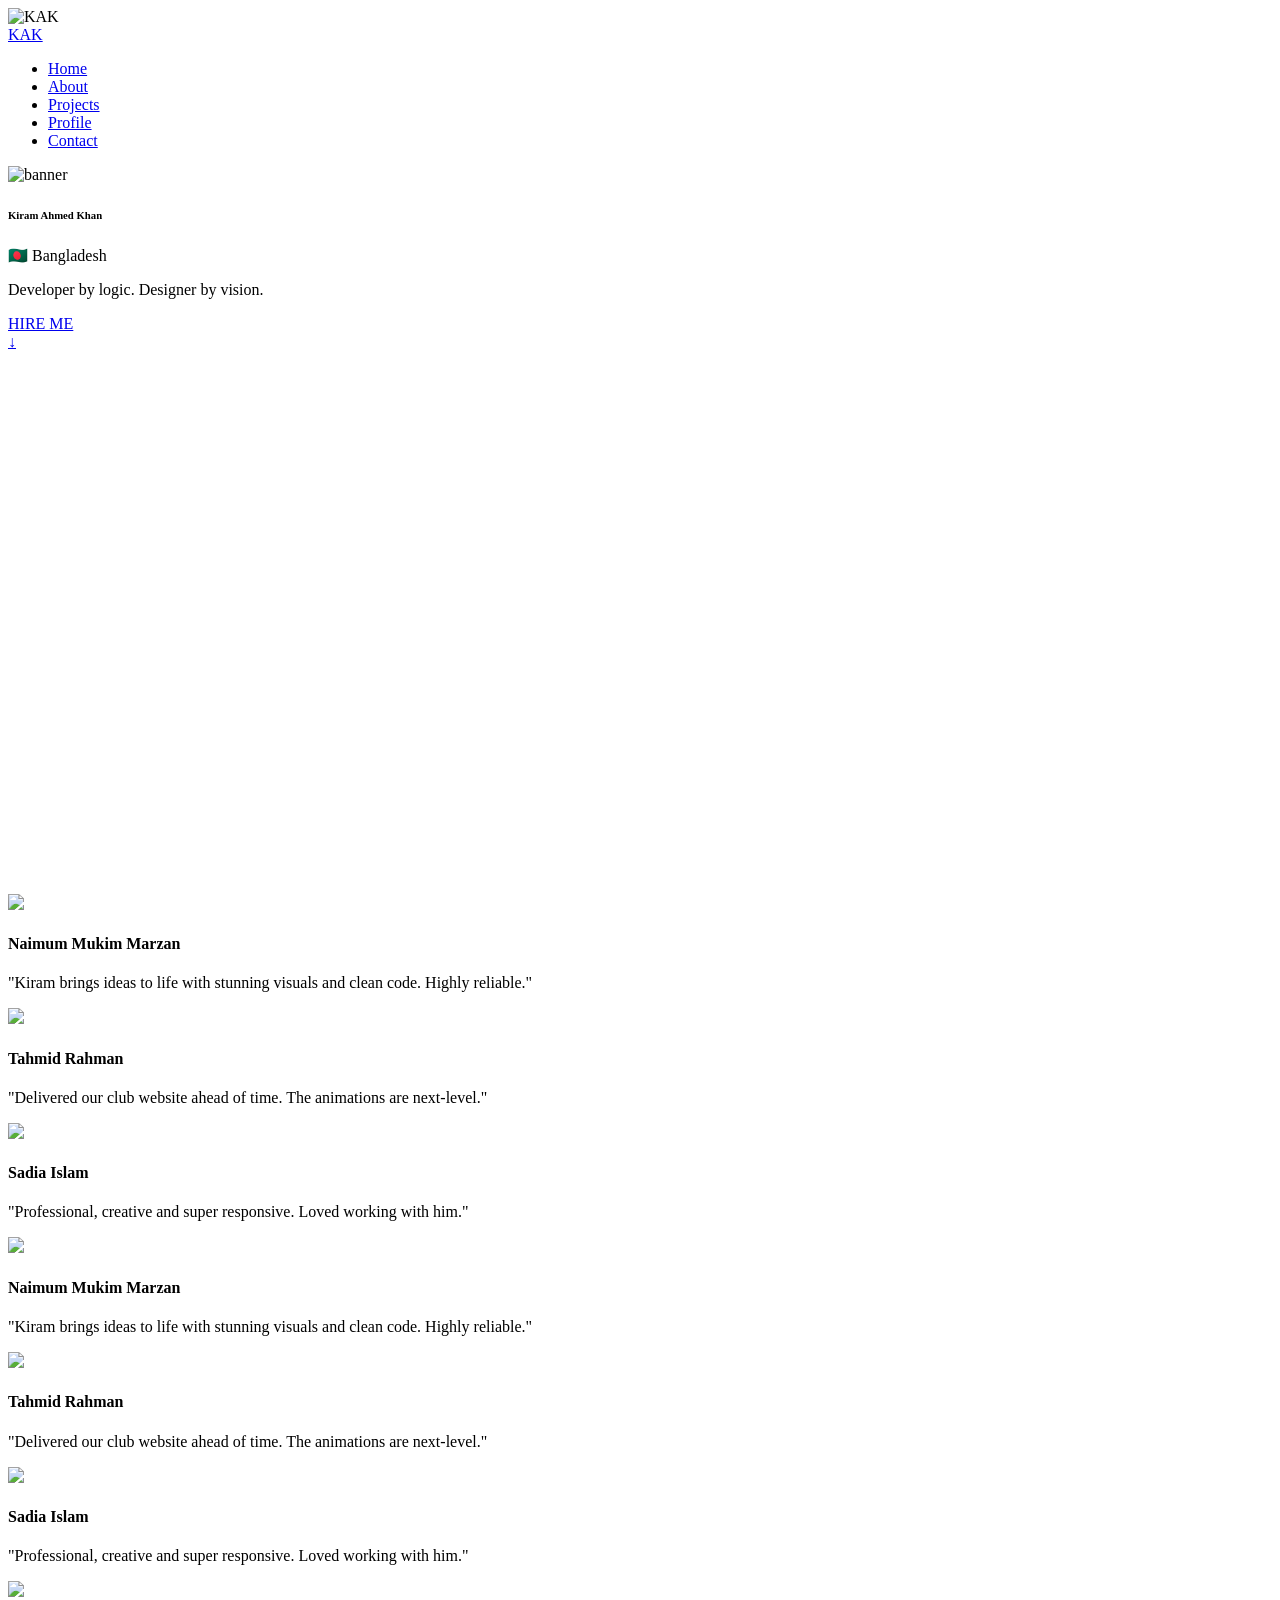
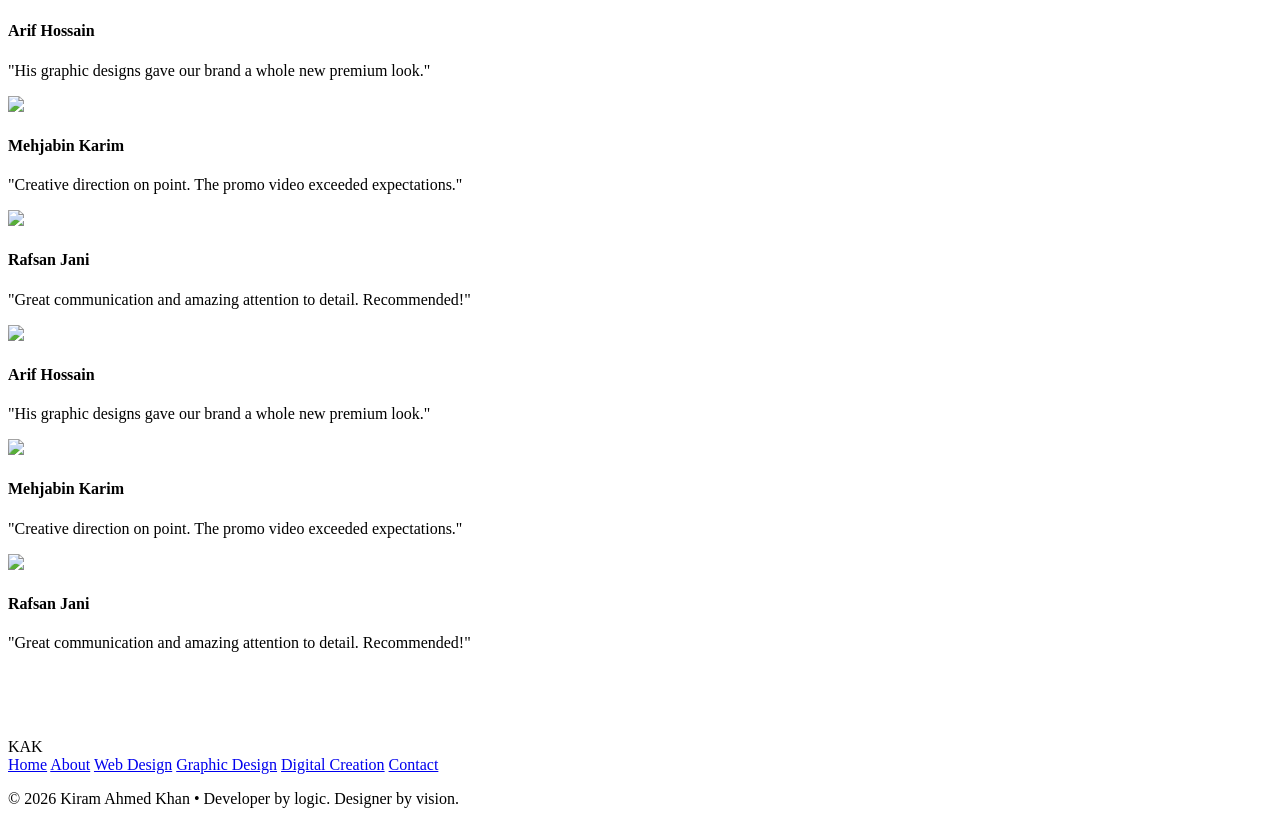
==== index.html @ 32bd8be2 "All files uploaded" ====
<!DOCTYPE html>
<html lang="en">
<head>
<meta charset="UTF-8">
<meta name="viewport" content="width=device-width,initial-scale=1">
<title>Kiram Ahmed Khan — Front-End Developer & Designer</title>
<link rel="stylesheet" href="https://unpkg.com/aos@2.3.1/dist/aos.css">
<link rel="stylesheet" href="css/style.css">
</head>
<body>

<!-- LOADER -->
<div id="loader">
  <img src="https://novellum-filestore-mcp.s3.us-east-2.amazonaws.com/atxp:atxp_acct_FDlCkozN8qN9w3UpNz4QE/4c038ba8-d826-4a85-8704-aecbf3a1f74d.png" alt="KAK">
  <div class="loader-bar"><span></span></div>
</div>

<div id="progress"></div>
<div class="cursor-dot"></div><div class="cursor-ring"></div>

<!-- NAV -->
<nav>
  <a href="index.html" class="logo">KAK</a>
  <div class="burger"><span></span><span></span><span></span></div>
  <ul>
    <li><a href="index.html">Home</a></li>
    <li><a href="#about">About</a></li>
    <li><a href="#projects">Projects</a></li>
    <li><a href="about.html">Profile</a></li>
    <li><a href="contact.html">Contact</a></li>
  </ul>
</nav>

<!-- HERO -->
<header class="hero">
  <div class="hero-bg"><img src="https://i.imgur.com/YIv16g9.png" alt="banner"></div>
  <div class="hero-top">
    <h6>Kiram Ahmed Khan</h6>
    <div class="country">🇧🇩 Bangladesh</div>
  </div>
  <div class="hero-bottom">
    <div class="roles" id="roles"></div>
    <p class="hero-intro">Developer by logic. Designer by vision.</p>
    <a href="contact.html" class="hire-btn">HIRE ME</a>
  </div>
  <a href="#about" class="scroll-arrow">↓</a>
</header>

<!-- ABOUT -->
<section class="about" id="about">
  <div class="container">
    <h2 class="sec-title" data-aos="fade-up">About <span>Me</span></h2>
    <div class="about-grid">
      <div class="about-text" data-aos="fade-right">
        <p>I'm a creative front-end developer and graphic designer passionate about
        building modern web experiences, visual identities, and innovative digital
        products. I combine clean development, aesthetic design, and AI-driven
        creativity to turn ideas into impactful digital experiences.</p>
        <a href="about.html" class="glass-btn know-more">Know More →</a>
      </div>
      <div class="about-img" data-aos="fade-left">
        <img src="https://i.imgur.com/YIv16g9.png" alt="Kiram Ahmed Khan">
      </div>
    </div>
  </div>
</section>

<!-- PROJECTS -->
<section class="projects" id="projects">
  <div class="container">
    <div class="proj-cards">
      <a href="web-design.html" class="proj-card" data-aos="zoom-in">
        <div class="icon">💻</div><h3>Web Design</h3>
        <p>Modern, responsive & interactive websites.</p>
      </a>
      <a href="graphic-design.html" class="proj-card" data-aos="zoom-in" data-aos-delay="100">
        <div class="icon">🎨</div><h3>Graphic Design</h3>
        <p>Brand identities, posters & visual content.</p>
      </a>
      <a href="digital-creation.html" class="proj-card" data-aos="zoom-in" data-aos-delay="200">
        <div class="icon">🎬</div><h3>Digital Creation</h3>
        <p>Videos, voiceovers & AI-generated art.</p>
      </a>
    </div>
  </div>
</section>

<!-- TESTIMONIALS -->
<section class="testimonials">
  <h2 class="sec-title" data-aos="fade-up">From some of my <span>regular clients…</span></h2>

  <div class="marquee left">
    <!-- duplicate the set twice for seamless loop -->
    <div class="tcard"><img src="https://i.pravatar.cc/120?img=12"><h4>Naimum Mukim Marzan</h4><p>"Kiram brings ideas to life with stunning visuals and clean code. Highly reliable."</p></div>
    <div class="tcard"><img src="https://i.pravatar.cc/120?img=33"><h4>Tahmid Rahman</h4><p>"Delivered our club website ahead of time. The animations are next-level."</p></div>
    <div class="tcard"><img src="https://i.pravatar.cc/120?img=45"><h4>Sadia Islam</h4><p>"Professional, creative and super responsive. Loved working with him."</p></div>
    <div class="tcard"><img src="https://i.pravatar.cc/120?img=12"><h4>Naimum Mukim Marzan</h4><p>"Kiram brings ideas to life with stunning visuals and clean code. Highly reliable."</p></div>
    <div class="tcard"><img src="https://i.pravatar.cc/120?img=33"><h4>Tahmid Rahman</h4><p>"Delivered our club website ahead of time. The animations are next-level."</p></div>
    <div class="tcard"><img src="https://i.pravatar.cc/120?img=45"><h4>Sadia Islam</h4><p>"Professional, creative and super responsive. Loved working with him."</p></div>
  </div>

  <div class="marquee right">
    <div class="tcard"><img src="https://i.pravatar.cc/120?img=51"><h4>Arif Hossain</h4><p>"His graphic designs gave our brand a whole new premium look."</p></div>
    <div class="tcard"><img src="https://i.pravatar.cc/120?img=20"><h4>Mehjabin Karim</h4><p>"Creative direction on point. The promo video exceeded expectations."</p></div>
    <div class="tcard"><img src="https://i.pravatar.cc/120?img=8"><h4>Rafsan Jani</h4><p>"Great communication and amazing attention to detail. Recommended!"</p></div>
    <div class="tcard"><img src="https://i.pravatar.cc/120?img=51"><h4>Arif Hossain</h4><p>"His graphic designs gave our brand a whole new premium look."</p></div>
    <div class="tcard"><img src="https://i.pravatar.cc/120?img=20"><h4>Mehjabin Karim</h4><p>"Creative direction on point. The promo video exceeded expectations."</p></div>
    <div class="tcard"><img src="https://i.pravatar.cc/120?img=8"><h4>Rafsan Jani</h4><p>"Great communication and amazing attention to detail. Recommended!"</p></div>
  </div>
</section>

<!-- CTA BUTTONS -->
<section class="cta-sec">
  <h2 class="sec-title" data-aos="fade-up">Let's <span>Connect</span></h2>
  <div class="cta-row" data-aos="fade-up">
    <a href="https://github.com/kiramahmedkhan" target="_blank" class="glass-btn">⌨ GitHub</a>
    <a href="https://www.linkedin.com/in/kiramahmedkhan" target="_blank" class="glass-btn">in LinkedIn</a>
    <a href="contact.html" class="glass-btn">✉ Contact</a>
  </div>
</section>

<!-- FOOTER -->
<footer>
  <div class="container">
    <div class="logo">KAK</div>
    <div class="f-links">
      <a href="index.html">Home</a>
      <a href="#about">About</a>
      <a href="web-design.html">Web Design</a>
      <a href="graphic-design.html">Graphic Design</a>
      <a href="digital-creation.html">Digital Creation</a>
      <a href="contact.html">Contact</a>
    </div>
    <p class="copy">© 2026 Kiram Ahmed Khan • Developer by logic. Designer by vision.</p>
  </div>
</footer>

<script src="https://unpkg.com/aos@2.3.1/dist/aos.js"></script>
<script src="https://cdnjs.cloudflare.com/ajax/libs/gsap/3.12.5/gsap.min.js"></script>
<script src="https://cdnjs.cloudflare.com/ajax/libs/gsap/3.12.5/ScrollTrigger.min.js"></script>
<script src="js/main.js"></script>
</body>
</html>
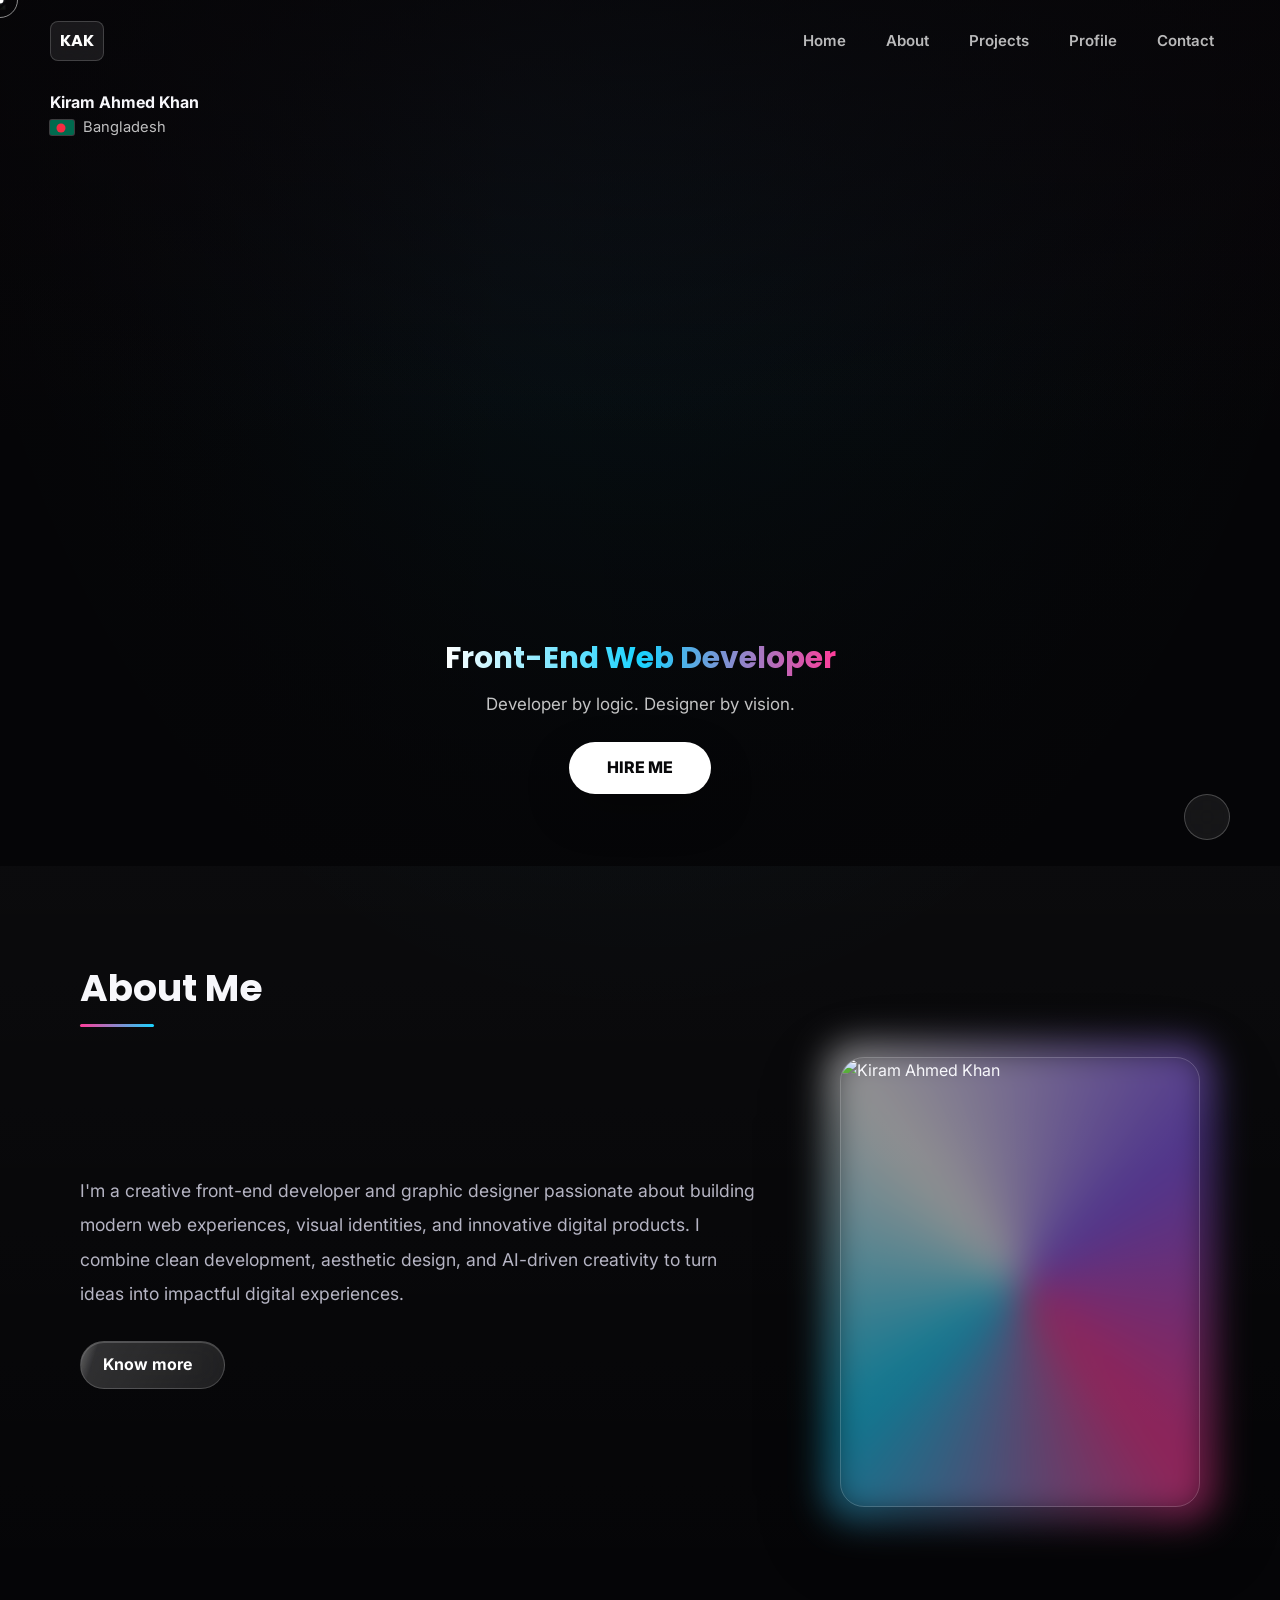
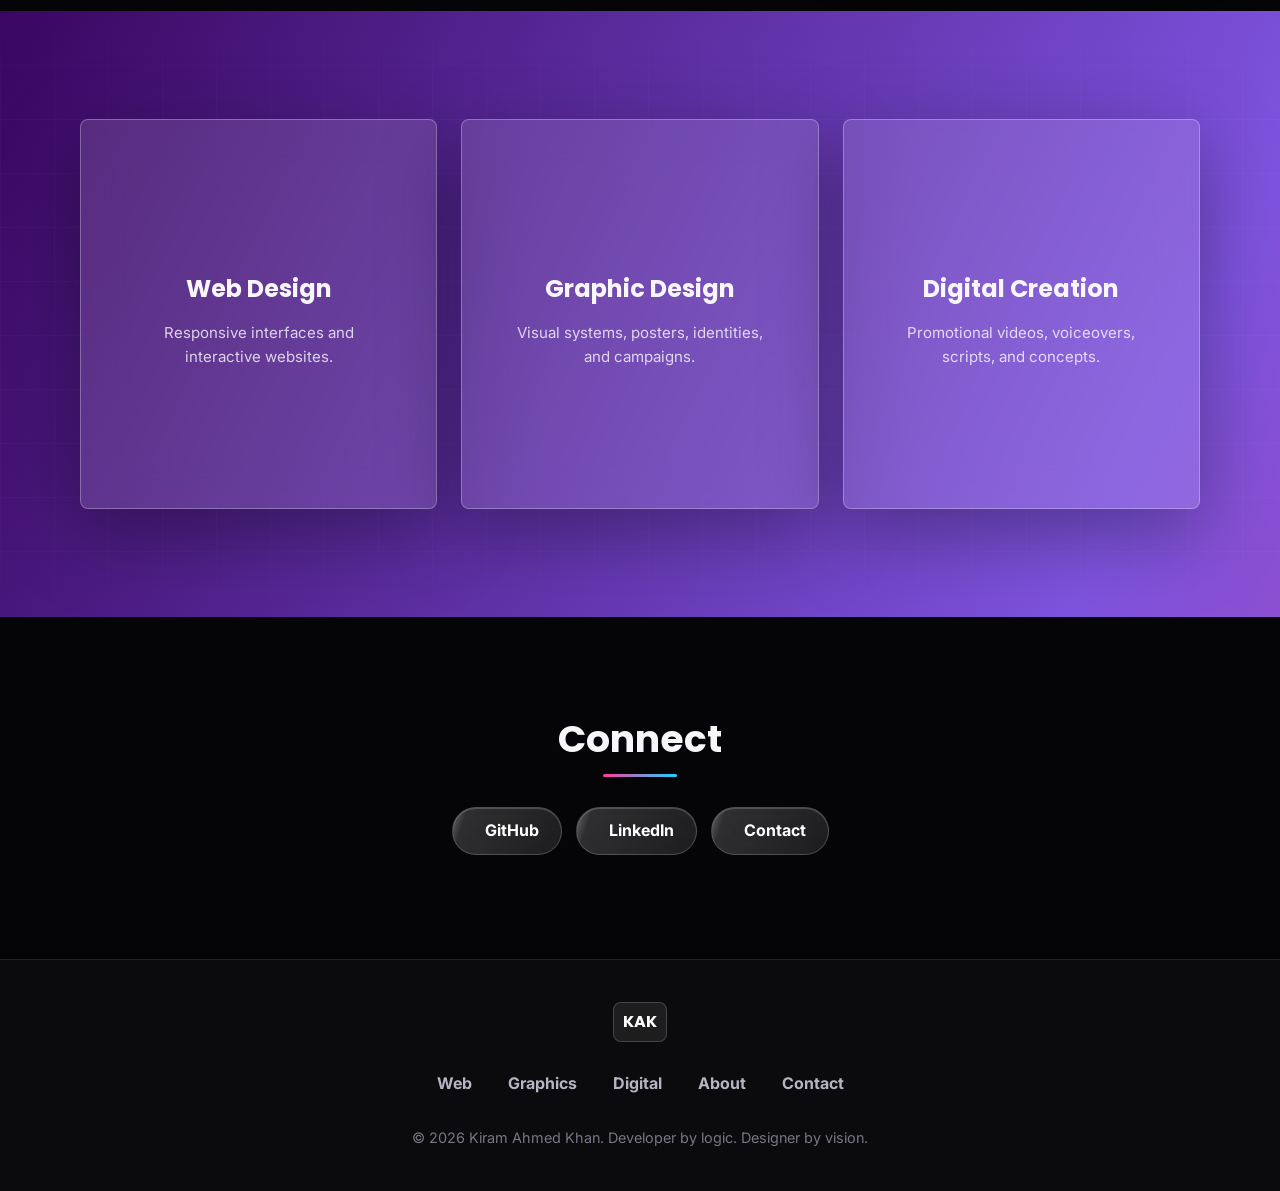
==== commit 20a9d761: "All bugs solved." ====
--- a/index.html
+++ b/index.html
@@ -1,143 +1,142 @@
-<!DOCTYPE html>
+<!doctype html>
 <html lang="en">
 <head>
-<meta charset="UTF-8">
-<meta name="viewport" content="width=device-width,initial-scale=1">
-<title>Kiram Ahmed Khan — Front-End Developer & Designer</title>
-<link rel="stylesheet" href="https://unpkg.com/aos@2.3.1/dist/aos.css">
-<link rel="stylesheet" href="css/style.css">
+  <meta charset="utf-8">
+  <meta name="viewport" content="width=device-width, initial-scale=1">
+  <meta name="description" content="Portfolio of Kiram Ahmed Khan, a front-end web developer, creative designer, and digital builder from Bangladesh.">
+  <title>Kiram Ahmed Khan | Portfolio</title>
+  <link rel="preconnect" href="https://fonts.googleapis.com">
+  <link rel="preconnect" href="https://fonts.gstatic.com" crossorigin>
+  <link rel="preconnect" href="https://api.fontshare.com">
+  <link href="https://fonts.googleapis.com/css2?family=Inter:wght@400;500;600;700;800&family=Poppins:wght@500;600;700;800&display=swap" rel="stylesheet">
+  <link href="https://api.fontshare.com/v2/css?f[]=satoshi@400,500,700&f[]=clash-display@500,600,700&display=swap" rel="stylesheet">
+  <link rel="stylesheet" href="style.css">
+  <script defer src="https://unpkg.com/lucide@latest/dist/umd/lucide.min.js"></script>
+  <script defer src="https://cdnjs.cloudflare.com/ajax/libs/gsap/3.12.5/gsap.min.js"></script>
+  <script defer src="https://cdnjs.cloudflare.com/ajax/libs/gsap/3.12.5/ScrollTrigger.min.js"></script>
+  <script defer src="main.js"></script>
 </head>
-<body>
-
-<!-- LOADER -->
-<div id="loader">
-  <img src="https://novellum-filestore-mcp.s3.us-east-2.amazonaws.com/atxp:atxp_acct_FDlCkozN8qN9w3UpNz4QE/4c038ba8-d826-4a85-8704-aecbf3a1f74d.png" alt="KAK">
-  <div class="loader-bar"><span></span></div>
-</div>
-
-<div id="progress"></div>
-<div class="cursor-dot"></div><div class="cursor-ring"></div>
-
-<!-- NAV -->
-<nav>
-  <a href="index.html" class="logo">KAK</a>
-  <div class="burger"><span></span><span></span><span></span></div>
-  <ul>
-    <li><a href="index.html">Home</a></li>
-    <li><a href="#about">About</a></li>
-    <li><a href="#projects">Projects</a></li>
-    <li><a href="about.html">Profile</a></li>
-    <li><a href="contact.html">Contact</a></li>
-  </ul>
-</nav>
-
-<!-- HERO -->
-<header class="hero">
-  <div class="hero-bg"><img src="https://i.imgur.com/YIv16g9.png" alt="banner"></div>
-  <div class="hero-top">
-    <h6>Kiram Ahmed Khan</h6>
-    <div class="country">🇧🇩 Bangladesh</div>
-  </div>
-  <div class="hero-bottom">
-    <div class="roles" id="roles"></div>
-    <p class="hero-intro">Developer by logic. Designer by vision.</p>
-    <a href="contact.html" class="hire-btn">HIRE ME</a>
-  </div>
-  <a href="#about" class="scroll-arrow">↓</a>
-</header>
-
-<!-- ABOUT -->
-<section class="about" id="about">
-  <div class="container">
-    <h2 class="sec-title" data-aos="fade-up">About <span>Me</span></h2>
-    <div class="about-grid">
-      <div class="about-text" data-aos="fade-right">
-        <p>I'm a creative front-end developer and graphic designer passionate about
-        building modern web experiences, visual identities, and innovative digital
-        products. I combine clean development, aesthetic design, and AI-driven
-        creativity to turn ideas into impactful digital experiences.</p>
-        <a href="about.html" class="glass-btn know-more">Know More →</a>
-      </div>
-      <div class="about-img" data-aos="fade-left">
-        <img src="https://i.imgur.com/YIv16g9.png" alt="Kiram Ahmed Khan">
-      </div>
-    </div>
-  </div>
-</section>
-
-<!-- PROJECTS -->
-<section class="projects" id="projects">
-  <div class="container">
-    <div class="proj-cards">
-      <a href="web-design.html" class="proj-card" data-aos="zoom-in">
-        <div class="icon">💻</div><h3>Web Design</h3>
-        <p>Modern, responsive & interactive websites.</p>
-      </a>
-      <a href="graphic-design.html" class="proj-card" data-aos="zoom-in" data-aos-delay="100">
-        <div class="icon">🎨</div><h3>Graphic Design</h3>
-        <p>Brand identities, posters & visual content.</p>
-      </a>
-      <a href="digital-creation.html" class="proj-card" data-aos="zoom-in" data-aos-delay="200">
-        <div class="icon">🎬</div><h3>Digital Creation</h3>
-        <p>Videos, voiceovers & AI-generated art.</p>
-      </a>
-    </div>
-  </div>
-</section>
-
-<!-- TESTIMONIALS -->
-<section class="testimonials">
-  <h2 class="sec-title" data-aos="fade-up">From some of my <span>regular clients…</span></h2>
-
-  <div class="marquee left">
-    <!-- duplicate the set twice for seamless loop -->
-    <div class="tcard"><img src="https://i.pravatar.cc/120?img=12"><h4>Naimum Mukim Marzan</h4><p>"Kiram brings ideas to life with stunning visuals and clean code. Highly reliable."</p></div>
-    <div class="tcard"><img src="https://i.pravatar.cc/120?img=33"><h4>Tahmid Rahman</h4><p>"Delivered our club website ahead of time. The animations are next-level."</p></div>
-    <div class="tcard"><img src="https://i.pravatar.cc/120?img=45"><h4>Sadia Islam</h4><p>"Professional, creative and super responsive. Loved working with him."</p></div>
-    <div class="tcard"><img src="https://i.pravatar.cc/120?img=12"><h4>Naimum Mukim Marzan</h4><p>"Kiram brings ideas to life with stunning visuals and clean code. Highly reliable."</p></div>
-    <div class="tcard"><img src="https://i.pravatar.cc/120?img=33"><h4>Tahmid Rahman</h4><p>"Delivered our club website ahead of time. The animations are next-level."</p></div>
-    <div class="tcard"><img src="https://i.pravatar.cc/120?img=45"><h4>Sadia Islam</h4><p>"Professional, creative and super responsive. Loved working with him."</p></div>
+<body class="home-page">
+  <div class="site-loader" id="site-loader" aria-label="Loading">
+    <div class="loader-logo">KAK</div>
+    <div class="loader-line"><span></span></div>
   </div>
 
-  <div class="marquee right">
-    <div class="tcard"><img src="https://i.pravatar.cc/120?img=51"><h4>Arif Hossain</h4><p>"His graphic designs gave our brand a whole new premium look."</p></div>
-    <div class="tcard"><img src="https://i.pravatar.cc/120?img=20"><h4>Mehjabin Karim</h4><p>"Creative direction on point. The promo video exceeded expectations."</p></div>
-    <div class="tcard"><img src="https://i.pravatar.cc/120?img=8"><h4>Rafsan Jani</h4><p>"Great communication and amazing attention to detail. Recommended!"</p></div>
-    <div class="tcard"><img src="https://i.pravatar.cc/120?img=51"><h4>Arif Hossain</h4><p>"His graphic designs gave our brand a whole new premium look."</p></div>
-    <div class="tcard"><img src="https://i.pravatar.cc/120?img=20"><h4>Mehjabin Karim</h4><p>"Creative direction on point. The promo video exceeded expectations."</p></div>
-    <div class="tcard"><img src="https://i.pravatar.cc/120?img=8"><h4>Rafsan Jani</h4><p>"Great communication and amazing attention to detail. Recommended!"</p></div>
-  </div>
-</section>
+  <div class="scroll-progress" id="scroll-progress"></div>
+  <div class="cursor-dot" aria-hidden="true"></div>
+  <div class="cursor-ring" aria-hidden="true"></div>
 
-<!-- CTA BUTTONS -->
-<section class="cta-sec">
-  <h2 class="sec-title" data-aos="fade-up">Let's <span>Connect</span></h2>
-  <div class="cta-row" data-aos="fade-up">
-    <a href="https://github.com/kiramahmedkhan" target="_blank" class="glass-btn">⌨ GitHub</a>
-    <a href="https://www.linkedin.com/in/kiramahmedkhan" target="_blank" class="glass-btn">in LinkedIn</a>
-    <a href="contact.html" class="glass-btn">✉ Contact</a>
-  </div>
-</section>
-
-<!-- FOOTER -->
-<footer>
-  <div class="container">
-    <div class="logo">KAK</div>
-    <div class="f-links">
+  <header class="site-header" data-site-header>
+    <a class="brand-mark" href="index.html" aria-label="Kiram Ahmed Khan home">KAK</a>
+    <button class="nav-toggle" type="button" aria-expanded="false" aria-controls="site-nav" aria-label="Open menu">
+      <i data-lucide="menu"></i>
+    </button>
+    <nav class="site-nav" id="site-nav" aria-label="Primary navigation">
       <a href="index.html">Home</a>
       <a href="#about">About</a>
-      <a href="web-design.html">Web Design</a>
-      <a href="graphic-design.html">Graphic Design</a>
-      <a href="digital-creation.html">Digital Creation</a>
+      <a href="#projects">Projects</a>
+      <a href="about.html">Profile</a>
       <a href="contact.html">Contact</a>
+    </nav>
+  </header>
+
+  <main>
+    <section class="hero-section" id="home" aria-label="Kiram Ahmed Khan">
+      <div class="hero-media" aria-hidden="true">
+        <img src="https://i.imgur.com/YIv16g9.png" alt="">
+      </div>
+      <div class="hero-shade" aria-hidden="true"></div>
+
+      <div class="hero-identity reveal-up">
+        <h1>Kiram Ahmed Khan</h1>
+        <p><span class="flag-bd" aria-hidden="true"><span></span></span>Bangladesh</p>
+      </div>
+
+      <div class="hero-copy reveal-up">
+        <p class="role-rotator" data-roles="Front-End Web Developer|Creative Designer|Digital Builder">
+          <span>Front-End Web Developer</span>
+        </p>
+        <p class="hero-line">Developer by logic. Designer by vision.</p>
+        <a class="hero-button magnetic" href="contact.html">HIRE ME</a>
+      </div>
+
+      <a class="scroll-cue" href="#about" aria-label="Scroll to about section">
+        <i data-lucide="arrow-down"></i>
+      </a>
+    </section>
+
+    <section class="about-section section-pad" id="about">
+      <div class="content-wrap">
+        <div class="section-label reveal-up">About Me</div>
+        <div class="about-layout">
+          <div class="about-copy reveal-up">
+            <p>I'm a creative front-end developer and graphic designer passionate about building modern web experiences, visual identities, and innovative digital products. I combine clean development, aesthetic design, and AI-driven creativity to turn ideas into impactful digital experiences.</p>
+            <a class="liquid-button magnetic" href="about.html">
+              <span>Know more</span>
+              <i data-lucide="arrow-up-right"></i>
+            </a>
+          </div>
+          <div class="about-portrait reveal-up" data-drift-image>
+            <img src="https://i.imgur.com/YIv16g9.png" alt="Kiram Ahmed Khan">
+          </div>
+        </div>
+      </div>
+    </section>
+
+    <section class="project-portal" id="projects" aria-labelledby="project-portal-title">
+      <h2 class="sr-only" id="project-portal-title">Portfolio project categories</h2>
+      <div class="portal-flow">
+        <a class="portal-card reveal-up magnetic" href="web.html">
+          <i data-lucide="monitor-smartphone"></i>
+          <span>Web Design</span>
+          <small>Responsive interfaces and interactive websites.</small>
+        </a>
+        <a class="portal-card reveal-up magnetic" href="graph.html">
+          <i data-lucide="pen-tool"></i>
+          <span>Graphic Design</span>
+          <small>Visual systems, posters, identities, and campaigns.</small>
+        </a>
+        <a class="portal-card reveal-up magnetic" href="digit.html">
+          <i data-lucide="sparkles"></i>
+          <span>Digital Creation</span>
+          <small>Promotional videos, voiceovers, scripts, and concepts.</small>
+        </a>
+      </div>
+    </section>
+
+    <section class="cta-section section-pad" aria-labelledby="cta-title">
+      <div class="content-wrap compact">
+        <div class="section-label reveal-up" id="cta-title">Connect</div>
+        <div class="cta-actions reveal-up">
+          <a class="liquid-button magnetic" href="https://github.com/kiramahmedkhan" target="_blank" rel="noreferrer">
+            <i data-lucide="github"></i>
+            <span>GitHub</span>
+          </a>
+          <a class="liquid-button magnetic" href="https://www.linkedin.com/in/kiramahmedkhan" target="_blank" rel="noreferrer">
+            <i data-lucide="linkedin"></i>
+            <span>LinkedIn</span>
+          </a>
+          <a class="liquid-button magnetic" href="contact.html">
+            <i data-lucide="send"></i>
+            <span>Contact</span>
+          </a>
+        </div>
+      </div>
+    </section>
+  </main>
+
+  <footer class="site-footer">
+    <div class="footer-inner">
+      <a class="brand-mark" href="index.html">KAK</a>
+      <nav aria-label="Footer navigation">
+        <a href="web.html">Web</a>
+        <a href="graph.html">Graphics</a>
+        <a href="digit.html">Digital</a>
+        <a href="about.html">About</a>
+        <a href="contact.html">Contact</a>
+      </nav>
+      <p>&copy; 2026 Kiram Ahmed Khan. Developer by logic. Designer by vision.</p>
     </div>
-    <p class="copy">© 2026 Kiram Ahmed Khan • Developer by logic. Designer by vision.</p>
-  </div>
-</footer>
-
-<script src="https://unpkg.com/aos@2.3.1/dist/aos.js"></script>
-<script src="https://cdnjs.cloudflare.com/ajax/libs/gsap/3.12.5/gsap.min.js"></script>
-<script src="https://cdnjs.cloudflare.com/ajax/libs/gsap/3.12.5/ScrollTrigger.min.js"></script>
-<script src="js/main.js"></script>
+  </footer>
 </body>
-</html>+</html>
--- a/style.css
+++ b/style.css
@@ -0,0 +1,1374 @@
+:root {
+  --bg: #050507;
+  --bg-2: #0c0c10;
+  --panel: rgba(255, 255, 255, 0.07);
+  --panel-strong: rgba(255, 255, 255, 0.12);
+  --line: rgba(255, 255, 255, 0.18);
+  --line-soft: rgba(255, 255, 255, 0.09);
+  --text: #f7f7fb;
+  --muted: #b5b4c3;
+  --dim: #777684;
+  --violet: #8b5cf6;
+  --deep-violet: #3b0764;
+  --pink: #ff3d9a;
+  --cyan: #19d3ff;
+  --green: #006a4e;
+  --red: #f42a41;
+  --shadow: 0 24px 80px rgba(0, 0, 0, 0.34);
+  --font-main: "Satoshi", "Inter", system-ui, sans-serif;
+  --font-display: "Clash Display", "Poppins", system-ui, sans-serif;
+  --font-body: "Inter", system-ui, sans-serif;
+}
+
+* {
+  box-sizing: border-box;
+}
+
+html {
+  scroll-behavior: smooth;
+}
+
+body {
+  margin: 0;
+  color: var(--text);
+  background:
+    linear-gradient(180deg, rgba(255, 61, 154, 0.05), transparent 28rem),
+    radial-gradient(120% 80% at 50% 0%, rgba(25, 211, 255, 0.08), transparent 46%),
+    var(--bg);
+  font-family: var(--font-main);
+  font-size: 16px;
+  line-height: 1.6;
+  letter-spacing: 0;
+  overflow-x: hidden;
+}
+
+body.nav-open,
+body.loading {
+  overflow: hidden;
+}
+
+@media (pointer: fine) {
+  body {
+    cursor: none;
+  }
+}
+
+img,
+iframe {
+  display: block;
+  max-width: 100%;
+}
+
+a {
+  color: inherit;
+  text-decoration: none;
+}
+
+button,
+a {
+  font: inherit;
+}
+
+.sr-only {
+  position: absolute;
+  width: 1px;
+  height: 1px;
+  padding: 0;
+  margin: -1px;
+  overflow: hidden;
+  clip: rect(0, 0, 0, 0);
+  white-space: nowrap;
+  border: 0;
+}
+
+.content-wrap {
+  width: min(1120px, calc(100% - 40px));
+  margin: 0 auto;
+}
+
+.content-wrap.compact {
+  width: min(900px, calc(100% - 40px));
+}
+
+.section-pad {
+  padding: 104px 0;
+}
+
+.section-label {
+  margin-bottom: 30px;
+  font-family: var(--font-display);
+  font-size: 2.35rem;
+  font-weight: 700;
+  line-height: 1;
+  letter-spacing: 0;
+  overflow-wrap: anywhere;
+}
+
+.section-label::after {
+  content: "";
+  display: block;
+  width: 74px;
+  height: 3px;
+  margin-top: 16px;
+  border-radius: 999px;
+  background: linear-gradient(90deg, var(--pink), var(--cyan));
+}
+
+.site-loader {
+  position: fixed;
+  inset: 0;
+  z-index: 10000;
+  display: grid;
+  place-items: center;
+  gap: 18px;
+  align-content: center;
+  background: var(--bg);
+  transition: opacity 480ms ease, visibility 480ms ease;
+}
+
+.site-loader.is-hidden {
+  opacity: 0;
+  visibility: hidden;
+}
+
+.loader-logo {
+  display: grid;
+  width: 92px;
+  height: 92px;
+  place-items: center;
+  border: 1px solid var(--line);
+  border-radius: 8px;
+  background: rgba(255, 255, 255, 0.08);
+  color: var(--text);
+  font-family: var(--font-display);
+  font-size: 1.55rem;
+  font-weight: 700;
+  letter-spacing: 0;
+  box-shadow: var(--shadow);
+  backdrop-filter: blur(18px);
+  animation: loaderPulse 1400ms ease-in-out infinite;
+}
+
+.loader-line {
+  width: 170px;
+  height: 3px;
+  overflow: hidden;
+  border-radius: 999px;
+  background: rgba(255, 255, 255, 0.13);
+}
+
+.loader-line span {
+  display: block;
+  width: 46%;
+  height: 100%;
+  border-radius: inherit;
+  background: linear-gradient(90deg, var(--violet), var(--pink), var(--cyan));
+  animation: loaderRun 1100ms ease-in-out infinite;
+}
+
+@keyframes loaderPulse {
+  50% {
+    transform: translateY(-4px);
+    background: rgba(255, 255, 255, 0.12);
+  }
+}
+
+@keyframes loaderRun {
+  0% {
+    transform: translateX(-110%);
+  }
+  100% {
+    transform: translateX(250%);
+  }
+}
+
+.scroll-progress {
+  position: fixed;
+  inset: 0 auto auto 0;
+  z-index: 9000;
+  width: 0;
+  height: 3px;
+  background: linear-gradient(90deg, var(--pink), var(--cyan), #ffffff);
+  box-shadow: 0 0 18px rgba(255, 61, 154, 0.6);
+}
+
+.cursor-dot,
+.cursor-ring {
+  position: fixed;
+  top: 0;
+  left: 0;
+  z-index: 9999;
+  pointer-events: none;
+  border-radius: 50%;
+  transform: translate(-50%, -50%);
+}
+
+.cursor-dot {
+  width: 7px;
+  height: 7px;
+  background: #ffffff;
+}
+
+.cursor-ring {
+  width: 36px;
+  height: 36px;
+  border: 1px solid rgba(255, 255, 255, 0.54);
+  transition: width 180ms ease, height 180ms ease, background 180ms ease, border-color 180ms ease;
+}
+
+.cursor-ring.is-hovering {
+  width: 58px;
+  height: 58px;
+  border-color: rgba(25, 211, 255, 0.86);
+  background: rgba(255, 255, 255, 0.08);
+}
+
+@media (pointer: coarse) {
+  .cursor-dot,
+  .cursor-ring {
+    display: none;
+  }
+}
+
+.site-header {
+  position: fixed;
+  top: 0;
+  left: 0;
+  z-index: 8500;
+  display: flex;
+  width: 100%;
+  align-items: center;
+  justify-content: space-between;
+  padding: 20px max(22px, calc((100vw - 1180px) / 2));
+  transition: background 220ms ease, border-color 220ms ease, backdrop-filter 220ms ease;
+}
+
+.site-header.is-scrolled,
+.site-header.is-open {
+  border-bottom: 1px solid var(--line-soft);
+  background: rgba(5, 5, 7, 0.76);
+  backdrop-filter: blur(18px);
+}
+
+.brand-mark {
+  display: inline-grid;
+  min-width: 54px;
+  min-height: 40px;
+  place-items: center;
+  border: 1px solid var(--line);
+  border-radius: 8px;
+  background: rgba(255, 255, 255, 0.08);
+  color: #ffffff;
+  font-family: var(--font-display);
+  font-weight: 700;
+  letter-spacing: 0;
+  backdrop-filter: blur(14px);
+}
+
+.site-nav {
+  display: flex;
+  align-items: center;
+  gap: 8px;
+}
+
+.site-nav a {
+  display: inline-flex;
+  min-height: 42px;
+  align-items: center;
+  justify-content: center;
+  border-radius: 999px;
+  padding: 0 16px;
+  color: rgba(255, 255, 255, 0.72);
+  font-size: 0.94rem;
+  font-weight: 600;
+  transition: color 180ms ease, background 180ms ease;
+}
+
+.site-nav a:hover,
+.site-nav a:focus-visible {
+  color: #ffffff;
+  background: rgba(255, 255, 255, 0.08);
+}
+
+.nav-toggle {
+  position: fixed;
+  top: 20px;
+  right: auto;
+  left: 84px;
+  z-index: 8600;
+  display: grid;
+  width: 44px;
+  height: 44px;
+  place-items: center;
+  border: 1px solid rgba(255, 255, 255, 0.32);
+  border-radius: 8px;
+  background: rgba(255, 255, 255, 0.14);
+  color: #ffffff;
+  box-shadow: 0 12px 36px rgba(0, 0, 0, 0.24);
+}
+
+@media (min-width: 981px) {
+  .nav-toggle {
+    display: none;
+  }
+}
+
+.hero-section {
+  position: relative;
+  min-height: calc(100svh - 34px);
+  overflow: hidden;
+  isolation: isolate;
+}
+
+.hero-media,
+.hero-shade {
+  position: absolute;
+  inset: 0;
+  z-index: -2;
+}
+
+.hero-media img {
+  width: 100%;
+  height: 100%;
+  object-fit: cover;
+  object-position: center;
+  transform: scale(1.02);
+}
+
+.hero-shade {
+  z-index: -1;
+  background:
+    linear-gradient(180deg, rgba(5, 5, 7, 0.78), rgba(5, 5, 7, 0.12) 46%, rgba(5, 5, 7, 0.88)),
+    linear-gradient(90deg, rgba(5, 5, 7, 0.6), transparent 40%, rgba(5, 5, 7, 0.35));
+}
+
+.hero-identity {
+  position: absolute;
+  top: 92px;
+  left: max(22px, calc((100vw - 1180px) / 2));
+}
+
+.hero-identity h1 {
+  margin: 0;
+  font-family: var(--font-main);
+  font-size: 1rem;
+  font-weight: 700;
+  line-height: 1.25;
+  letter-spacing: 0;
+}
+
+.hero-identity p {
+  display: flex;
+  margin: 8px 0 0;
+  align-items: center;
+  gap: 9px;
+  color: rgba(255, 255, 255, 0.74);
+  font-size: 0.92rem;
+  line-height: 1;
+}
+
+.flag-bd {
+  position: relative;
+  display: inline-block;
+  width: 24px;
+  height: 15px;
+  overflow: hidden;
+  border-radius: 2px;
+  background: var(--green);
+  box-shadow: 0 0 0 1px rgba(255, 255, 255, 0.22);
+}
+
+.flag-bd span {
+  position: absolute;
+  top: 50%;
+  left: 45%;
+  width: 9px;
+  height: 9px;
+  border-radius: 50%;
+  background: var(--red);
+  transform: translate(-50%, -50%);
+}
+
+.hero-copy {
+  position: absolute;
+  right: max(22px, calc((100vw - 1180px) / 2));
+  bottom: 72px;
+  left: max(22px, calc((100vw - 1180px) / 2));
+  display: grid;
+  justify-items: center;
+  text-align: center;
+}
+
+.role-rotator {
+  min-height: 38px;
+  margin: 0;
+  font-family: var(--font-display);
+  font-size: 1.85rem;
+  font-weight: 700;
+  line-height: 1.15;
+  letter-spacing: 0;
+  text-wrap: balance;
+  overflow-wrap: anywhere;
+}
+
+.role-rotator span {
+  background: linear-gradient(90deg, #ffffff, var(--cyan), var(--pink));
+  -webkit-background-clip: text;
+  background-clip: text;
+  color: transparent;
+}
+
+.hero-line {
+  margin: 12px 0 24px;
+  color: rgba(255, 255, 255, 0.76);
+  font-family: var(--font-body);
+  font-size: 1.06rem;
+}
+
+.hero-button {
+  display: inline-flex;
+  min-height: 52px;
+  align-items: center;
+  justify-content: center;
+  border-radius: 999px;
+  padding: 0 38px;
+  background: #ffffff;
+  color: #08080a;
+  font-weight: 800;
+  letter-spacing: 0;
+  box-shadow: 0 18px 44px rgba(0, 0, 0, 0.28);
+  transition: transform 180ms ease, box-shadow 180ms ease;
+}
+
+.hero-button:hover,
+.hero-button:focus-visible {
+  transform: translateY(-3px);
+  box-shadow: 0 22px 54px rgba(255, 255, 255, 0.18);
+}
+
+.scroll-cue {
+  position: absolute;
+  right: max(22px, calc((100vw - 1180px) / 2));
+  bottom: 26px;
+  display: grid;
+  width: 46px;
+  height: 46px;
+  place-items: center;
+  border: 1px solid rgba(255, 255, 255, 0.22);
+  border-radius: 999px;
+  background: rgba(255, 255, 255, 0.07);
+  color: rgba(255, 255, 255, 0.64);
+  backdrop-filter: blur(14px);
+  animation: cueFloat 1500ms ease-in-out infinite;
+}
+
+@keyframes cueFloat {
+  50% {
+    transform: translateY(8px);
+  }
+}
+
+.about-section {
+  background: linear-gradient(180deg, rgba(255, 255, 255, 0.025), transparent);
+}
+
+.about-layout {
+  display: grid;
+  grid-template-columns: minmax(0, 1fr) 380px;
+  gap: 64px;
+  align-items: center;
+}
+
+.about-copy p {
+  max-width: 680px;
+  margin: 0 0 30px;
+  color: var(--muted);
+  font-size: 1.1rem;
+  line-height: 1.95;
+}
+
+.about-portrait {
+  position: relative;
+  justify-self: end;
+  width: min(100%, 360px);
+}
+
+.about-portrait::before {
+  content: "";
+  position: absolute;
+  inset: -13px;
+  z-index: -1;
+  border-radius: 28px;
+  background: conic-gradient(from 140deg, var(--pink), var(--cyan), #ffffff, var(--violet), var(--pink));
+  filter: blur(18px);
+  opacity: 0.55;
+}
+
+.about-portrait img {
+  width: 100%;
+  aspect-ratio: 4 / 5;
+  object-fit: cover;
+  border: 1px solid var(--line);
+  border-radius: 24px;
+  box-shadow: var(--shadow);
+}
+
+.liquid-button {
+  position: relative;
+  display: inline-flex;
+  min-height: 48px;
+  align-items: center;
+  justify-content: center;
+  gap: 10px;
+  overflow: hidden;
+  border: 1px solid var(--line);
+  border-radius: 999px;
+  padding: 0 22px;
+  background:
+    linear-gradient(120deg, rgba(255, 255, 255, 0.13), rgba(255, 255, 255, 0.045)),
+    rgba(255, 255, 255, 0.06);
+  color: #ffffff;
+  font-weight: 700;
+  box-shadow: inset 0 1px 0 rgba(255, 255, 255, 0.18);
+  backdrop-filter: blur(16px);
+  transition: transform 180ms ease, border-color 180ms ease, background 180ms ease;
+}
+
+.liquid-button::before {
+  content: "";
+  position: absolute;
+  inset: -80% auto -80% -40%;
+  width: 46%;
+  background: linear-gradient(90deg, transparent, rgba(255, 255, 255, 0.5), transparent);
+  transform: rotate(18deg);
+  transition: left 520ms ease;
+}
+
+.liquid-button:hover,
+.liquid-button:focus-visible {
+  transform: translateY(-3px);
+  border-color: rgba(25, 211, 255, 0.46);
+  background: rgba(255, 255, 255, 0.11);
+}
+
+.liquid-button:hover::before,
+.liquid-button:focus-visible::before {
+  left: 108%;
+}
+
+.liquid-button svg {
+  width: 18px;
+  height: 18px;
+}
+
+.liquid-button.is-disabled {
+  opacity: 0.72;
+}
+
+.project-portal {
+  position: relative;
+  overflow: hidden;
+  padding: 108px max(20px, calc((100vw - 1120px) / 2));
+  background:
+    linear-gradient(115deg, rgba(59, 7, 100, 0.96), rgba(139, 92, 246, 0.9), rgba(255, 61, 154, 0.85), rgba(25, 211, 255, 0.82));
+  background-size: 260% 260%;
+  animation: fieldShift 12000ms ease-in-out infinite;
+}
+
+.project-portal::after,
+.animated-field::after {
+  content: "";
+  position: absolute;
+  inset: 0;
+  pointer-events: none;
+  background-image:
+    linear-gradient(rgba(255, 255, 255, 0.07) 1px, transparent 1px),
+    linear-gradient(90deg, rgba(255, 255, 255, 0.07) 1px, transparent 1px);
+  background-size: 54px 54px;
+  mask-image: linear-gradient(180deg, transparent, black 14%, black 86%, transparent);
+  opacity: 0.32;
+}
+
+@keyframes fieldShift {
+  0%,
+  100% {
+    background-position: 0% 50%;
+  }
+  50% {
+    background-position: 100% 50%;
+  }
+}
+
+.portal-flow {
+  position: relative;
+  z-index: 1;
+  display: grid;
+  grid-template-columns: repeat(3, minmax(0, 1fr));
+  gap: 24px;
+}
+
+.portal-card {
+  display: grid;
+  min-height: 390px;
+  align-content: center;
+  justify-items: center;
+  gap: 18px;
+  border: 1px solid rgba(255, 255, 255, 0.28);
+  border-radius: 8px;
+  padding: 34px;
+  background: rgba(255, 255, 255, 0.12);
+  text-align: center;
+  box-shadow: var(--shadow);
+  backdrop-filter: blur(20px);
+  transition: transform 220ms ease, background 220ms ease, border-color 220ms ease;
+}
+
+.portal-card:hover,
+.portal-card:focus-visible {
+  transform: translateY(-8px);
+  border-color: rgba(255, 255, 255, 0.55);
+  background: rgba(255, 255, 255, 0.18);
+}
+
+.portal-card svg {
+  width: 52px;
+  height: 52px;
+  color: #ffffff;
+}
+
+.portal-card span {
+  font-family: var(--font-display);
+  font-size: 1.5rem;
+  font-weight: 700;
+  line-height: 1.1;
+}
+
+.portal-card small {
+  max-width: 260px;
+  color: rgba(255, 255, 255, 0.78);
+  font-size: 0.94rem;
+}
+
+.cta-section {
+  text-align: center;
+}
+
+.cta-section .section-label::after {
+  margin-left: auto;
+  margin-right: auto;
+}
+
+.cta-actions {
+  display: flex;
+  flex-wrap: wrap;
+  justify-content: center;
+  gap: 14px;
+}
+
+.site-footer {
+  border-top: 1px solid var(--line-soft);
+  background: rgba(255, 255, 255, 0.025);
+  padding: 42px 20px;
+}
+
+.footer-inner {
+  display: grid;
+  width: min(1120px, 100%);
+  margin: 0 auto;
+  justify-items: center;
+  gap: 22px;
+  text-align: center;
+}
+
+.footer-inner nav {
+  display: flex;
+  flex-wrap: wrap;
+  justify-content: center;
+  gap: 8px;
+}
+
+.footer-inner nav a {
+  border-radius: 999px;
+  padding: 7px 14px;
+  color: var(--muted);
+  font-weight: 700;
+  transition: color 180ms ease, background 180ms ease;
+}
+
+.footer-inner nav a:hover,
+.footer-inner nav a:focus-visible {
+  color: #ffffff;
+  background: rgba(255, 255, 255, 0.08);
+}
+
+.footer-inner p {
+  margin: 0;
+  color: var(--dim);
+  font-size: 0.9rem;
+}
+
+.animated-field {
+  position: relative;
+  overflow: hidden;
+  isolation: isolate;
+  background:
+    linear-gradient(120deg, rgba(59, 7, 100, 0.96), rgba(139, 92, 246, 0.88), rgba(255, 61, 154, 0.84), rgba(25, 211, 255, 0.74)),
+    var(--bg-2);
+  background-size: 260% 260%;
+  animation: fieldShift 11000ms ease-in-out infinite;
+}
+
+.page-hero {
+  display: grid;
+  min-height: 430px;
+  place-items: center;
+  padding: 112px 20px 72px;
+}
+
+.page-title-glass {
+  position: relative;
+  z-index: 1;
+  width: min(760px, 100%);
+  border: 1px solid rgba(255, 255, 255, 0.28);
+  border-radius: 8px;
+  padding: 34px 28px;
+  background: rgba(255, 255, 255, 0.11);
+  text-align: center;
+  box-shadow: var(--shadow);
+  backdrop-filter: blur(20px);
+}
+
+.page-title-glass p,
+.eyebrow {
+  margin: 0 0 10px;
+  color: rgba(255, 255, 255, 0.74);
+  font-size: 0.83rem;
+  font-weight: 800;
+  text-transform: uppercase;
+  letter-spacing: 0;
+}
+
+.page-title-glass h1 {
+  margin: 0;
+  font-family: var(--font-display);
+  font-size: 3.35rem;
+  font-weight: 700;
+  line-height: 0.98;
+  letter-spacing: 0;
+  overflow-wrap: anywhere;
+}
+
+.work-section {
+  background:
+    linear-gradient(180deg, transparent, rgba(255, 255, 255, 0.025)),
+    var(--bg);
+}
+
+.work-grid,
+.video-grid {
+  display: grid;
+  grid-template-columns: repeat(3, minmax(0, 1fr));
+  gap: 24px;
+}
+
+.work-card,
+.video-card {
+  overflow: hidden;
+  border: 1px solid var(--line);
+  border-radius: 8px;
+  background:
+    linear-gradient(145deg, rgba(255, 255, 255, 0.1), rgba(255, 255, 255, 0.035)),
+    rgba(255, 255, 255, 0.05);
+  box-shadow: var(--shadow);
+  backdrop-filter: blur(18px);
+  transition: transform 220ms ease, border-color 220ms ease, background 220ms ease;
+}
+
+.work-card:hover,
+.work-card:focus-visible,
+.video-card:hover {
+  transform: translateY(-7px);
+  border-color: rgba(25, 211, 255, 0.42);
+  background: rgba(255, 255, 255, 0.09);
+}
+
+.work-media,
+.video-frame {
+  position: relative;
+  aspect-ratio: 16 / 9;
+  margin: 0;
+  overflow: hidden;
+  background: #111116;
+}
+
+.work-media img {
+  position: absolute;
+  inset: 0;
+  width: 100%;
+  height: 100%;
+  object-fit: cover;
+  opacity: 1;
+  transform: scale(1.001);
+  transition: opacity 420ms ease, transform 520ms ease;
+}
+
+.gallery-media img {
+  opacity: 0;
+}
+
+.gallery-media img.is-active {
+  opacity: 1;
+}
+
+.work-card:hover .work-media img {
+  transform: scale(1.05);
+}
+
+.video-frame iframe {
+  width: 100%;
+  height: 100%;
+  border: 0;
+}
+
+.work-body {
+  display: grid;
+  gap: 14px;
+  padding: 22px;
+}
+
+.work-body h2 {
+  margin: 0;
+  font-family: var(--font-display);
+  font-size: 1.18rem;
+  font-weight: 700;
+  line-height: 1.22;
+  letter-spacing: 0;
+}
+
+.work-body h2 span {
+  display: inline-flex;
+  margin-left: 6px;
+  border: 1px solid var(--line);
+  border-radius: 999px;
+  padding: 2px 8px;
+  color: var(--cyan);
+  font-family: var(--font-main);
+  font-size: 0.72rem;
+  font-weight: 800;
+  vertical-align: middle;
+}
+
+.work-body p {
+  min-height: 88px;
+  margin: 0;
+  color: var(--muted);
+  font-family: var(--font-body);
+  font-size: 0.94rem;
+}
+
+.card-link {
+  display: inline-flex;
+  align-items: center;
+  gap: 8px;
+  color: #ffffff;
+  font-weight: 800;
+}
+
+.card-link svg {
+  width: 16px;
+  height: 16px;
+}
+
+.offset-label {
+  margin-top: 84px;
+}
+
+.video-card {
+  display: flex;
+  min-height: 100%;
+  flex-direction: column;
+}
+
+.video-card .work-body {
+  flex: 1;
+  align-content: start;
+}
+
+.video-card .work-body p {
+  min-height: 112px;
+}
+
+.contact-hero {
+  min-height: 100svh;
+  padding: 130px 20px 80px;
+}
+
+.contact-layout,
+.profile-layout {
+  position: relative;
+  z-index: 1;
+  display: grid;
+  width: min(1120px, 100%);
+  min-height: 620px;
+  margin: 0 auto;
+  grid-template-columns: 0.88fr 1.12fr;
+  gap: 42px;
+  align-items: center;
+}
+
+.contact-copy h1,
+.profile-copy h1 {
+  margin: 0;
+  font-family: var(--font-display);
+  font-size: 4rem;
+  font-weight: 700;
+  line-height: 0.98;
+  letter-spacing: 0;
+  overflow-wrap: anywhere;
+}
+
+.contact-copy p:not(.eyebrow),
+.profile-copy p:not(.eyebrow) {
+  max-width: 620px;
+  margin: 22px 0 0;
+  color: rgba(255, 255, 255, 0.78);
+  font-size: 1.06rem;
+}
+
+.contact-actions {
+  display: grid;
+  gap: 14px;
+}
+
+.contact-row {
+  display: grid;
+  min-height: 84px;
+  grid-template-columns: 44px minmax(0, 0.54fr) minmax(0, 1fr);
+  align-items: center;
+  gap: 16px;
+  border: 1px solid rgba(255, 255, 255, 0.25);
+  border-radius: 8px;
+  padding: 16px;
+  background: rgba(255, 255, 255, 0.1);
+  box-shadow: var(--shadow);
+  backdrop-filter: blur(18px);
+  transition: transform 180ms ease, background 180ms ease, border-color 180ms ease;
+}
+
+.contact-row:hover,
+.contact-row:focus-visible {
+  transform: translateY(-4px);
+  border-color: rgba(255, 255, 255, 0.46);
+  background: rgba(255, 255, 255, 0.15);
+}
+
+.contact-row svg {
+  width: 24px;
+  height: 24px;
+}
+
+.contact-row span {
+  font-weight: 800;
+}
+
+.contact-row small {
+  min-width: 0;
+  color: rgba(255, 255, 255, 0.72);
+  overflow-wrap: anywhere;
+}
+
+.profile-hero {
+  min-height: 720px;
+  padding: 130px 20px 80px;
+}
+
+.profile-layout {
+  grid-template-columns: 390px minmax(0, 1fr);
+}
+
+.profile-image {
+  margin: 0;
+  justify-self: center;
+}
+
+.profile-image img {
+  width: 330px;
+  height: 330px;
+  object-fit: cover;
+  border: 2px solid rgba(255, 255, 255, 0.5);
+  border-radius: 50%;
+  box-shadow: 0 34px 92px rgba(0, 0, 0, 0.36);
+}
+
+.profile-tags {
+  display: flex;
+  flex-wrap: wrap;
+  gap: 10px;
+  margin-top: 26px;
+}
+
+.profile-tags span {
+  display: inline-flex;
+  min-height: 40px;
+  align-items: center;
+  gap: 8px;
+  border: 1px solid rgba(255, 255, 255, 0.22);
+  border-radius: 999px;
+  padding: 0 14px;
+  background: rgba(255, 255, 255, 0.1);
+  color: rgba(255, 255, 255, 0.82);
+  font-weight: 700;
+  backdrop-filter: blur(16px);
+}
+
+.profile-tags svg {
+  width: 16px;
+  height: 16px;
+}
+
+.split-wrap {
+  display: grid;
+  grid-template-columns: 1fr 1fr;
+  gap: 24px;
+  margin-bottom: 76px;
+}
+
+.profile-panel,
+.timeline-item {
+  border: 1px solid var(--line);
+  border-radius: 8px;
+  background:
+    linear-gradient(145deg, rgba(255, 255, 255, 0.1), rgba(255, 255, 255, 0.035)),
+    rgba(255, 255, 255, 0.05);
+  box-shadow: var(--shadow);
+  backdrop-filter: blur(18px);
+}
+
+.profile-panel {
+  padding: 26px;
+}
+
+.profile-panel .section-label {
+  font-size: 1.55rem;
+  margin-bottom: 22px;
+}
+
+.info-list {
+  display: grid;
+  gap: 18px;
+}
+
+.info-row {
+  display: grid;
+  grid-template-columns: 34px 1fr;
+  gap: 14px;
+}
+
+.info-row svg {
+  margin-top: 5px;
+  color: var(--cyan);
+}
+
+.info-row h2 {
+  margin: 0 0 8px;
+  font-size: 1.08rem;
+  line-height: 1.25;
+}
+
+.info-row p {
+  margin: 0;
+  color: var(--muted);
+}
+
+.skill-cloud {
+  display: flex;
+  flex-wrap: wrap;
+  gap: 10px;
+}
+
+.skill-cloud span {
+  border: 1px solid var(--line);
+  border-radius: 999px;
+  padding: 8px 12px;
+  background: rgba(255, 255, 255, 0.06);
+  color: var(--muted);
+  font-size: 0.92rem;
+  font-weight: 700;
+}
+
+.timeline {
+  position: relative;
+  display: grid;
+  gap: 18px;
+}
+
+.timeline::before {
+  content: "";
+  position: absolute;
+  top: 22px;
+  bottom: 22px;
+  left: 19px;
+  width: 2px;
+  background: linear-gradient(180deg, var(--pink), var(--cyan));
+}
+
+.timeline-item {
+  position: relative;
+  margin-left: 54px;
+  padding: 24px;
+}
+
+.timeline-item::before {
+  content: "";
+  position: absolute;
+  top: 28px;
+  left: -43px;
+  width: 16px;
+  height: 16px;
+  border: 3px solid var(--bg);
+  border-radius: 50%;
+  background: var(--cyan);
+  box-shadow: 0 0 24px rgba(25, 211, 255, 0.66);
+}
+
+.timeline-item time {
+  color: var(--cyan);
+  font-weight: 900;
+  text-transform: uppercase;
+  font-size: 0.78rem;
+}
+
+.timeline-item h2 {
+  margin: 8px 0;
+  font-family: var(--font-display);
+  font-size: 1.32rem;
+  line-height: 1.1;
+}
+
+.timeline-item p {
+  margin: 0;
+  color: var(--muted);
+}
+
+.reveal-up {
+  opacity: 0;
+  transform: translateY(22px);
+}
+
+@media (prefers-reduced-motion: reduce) {
+  *,
+  *::before,
+  *::after {
+    scroll-behavior: auto !important;
+    animation-duration: 0.001ms !important;
+    animation-iteration-count: 1 !important;
+    transition-duration: 0.001ms !important;
+  }
+
+  .reveal-up {
+    opacity: 1;
+    transform: none;
+  }
+}
+
+@media (max-width: 980px) {
+  .site-header {
+    padding: 16px 20px;
+  }
+
+  .nav-toggle {
+    display: grid;
+    position: fixed;
+    top: 16px;
+    right: auto;
+    left: 84px;
+    z-index: 8600;
+    border-color: rgba(255, 255, 255, 0.32);
+    background: rgba(255, 255, 255, 0.14);
+    box-shadow: 0 12px 36px rgba(0, 0, 0, 0.24);
+  }
+
+  .site-nav {
+    position: fixed;
+    top: 73px;
+    right: 20px;
+    left: 20px;
+    display: grid;
+    gap: 6px;
+    border: 1px solid var(--line);
+    border-radius: 8px;
+    padding: 12px;
+    background: rgba(5, 5, 7, 0.9);
+    box-shadow: var(--shadow);
+    opacity: 0;
+    pointer-events: none;
+    transform: translateY(-12px);
+    backdrop-filter: blur(20px);
+    transition: opacity 180ms ease, transform 180ms ease;
+  }
+
+  .site-nav.is-open {
+    opacity: 1;
+    pointer-events: auto;
+    transform: translateY(0);
+  }
+
+  .site-nav a {
+    justify-content: flex-start;
+    border-radius: 8px;
+    padding: 0 14px;
+  }
+
+  .hero-copy {
+    justify-items: start;
+    text-align: left;
+  }
+
+  .role-rotator {
+    font-size: 1.52rem;
+  }
+
+  .about-layout,
+  .contact-layout,
+  .profile-layout,
+  .split-wrap {
+    grid-template-columns: 1fr;
+  }
+
+  .about-portrait {
+    justify-self: start;
+    width: min(100%, 320px);
+  }
+
+  .portal-flow {
+    display: flex;
+    overflow-x: auto;
+    scroll-snap-type: x mandatory;
+    padding-bottom: 8px;
+  }
+
+  .portal-card {
+    flex: 0 0 min(82vw, 360px);
+    min-height: 340px;
+    scroll-snap-align: center;
+  }
+
+  .work-grid,
+  .video-grid {
+    grid-template-columns: minmax(0, 1fr);
+    max-width: 520px;
+    margin: 0 auto;
+  }
+
+  .work-body p,
+  .video-card .work-body p {
+    min-height: 0;
+  }
+
+  .contact-layout,
+  .profile-layout {
+    min-height: 0;
+  }
+
+  .profile-image img {
+    width: 280px;
+    height: 280px;
+  }
+}
+
+@media (max-width: 640px) {
+  body {
+    font-size: 15px;
+  }
+
+  .section-pad {
+    padding: 76px 0;
+  }
+
+  .section-label {
+    font-size: 1.86rem;
+  }
+
+  .hero-section {
+    min-height: calc(100svh - 26px);
+  }
+
+  .hero-media img {
+    object-position: center top;
+  }
+
+  .hero-identity {
+    top: 86px;
+    left: 20px;
+  }
+
+  .hero-copy {
+    right: 20px;
+    bottom: 72px;
+    left: 20px;
+  }
+
+  .role-rotator {
+    min-height: 68px;
+    font-size: 1.42rem;
+  }
+
+  .hero-line {
+    font-size: 1rem;
+  }
+
+  .scroll-cue {
+    right: 20px;
+    bottom: 20px;
+  }
+
+  .about-copy p {
+    font-size: 1rem;
+  }
+
+  .project-portal {
+    padding-top: 82px;
+    padding-bottom: 82px;
+  }
+
+  .page-title-glass h1,
+  .contact-copy h1,
+  .profile-copy h1 {
+    font-size: 2.45rem;
+  }
+
+  .page-hero {
+    min-height: 360px;
+  }
+
+  .contact-hero,
+  .profile-hero {
+    padding-top: 116px;
+  }
+
+  .contact-row {
+    grid-template-columns: 34px 1fr;
+    gap: 12px;
+  }
+
+  .contact-row small {
+    grid-column: 2;
+  }
+
+  .profile-tags span {
+    width: 100%;
+  }
+
+  .timeline::before {
+    left: 11px;
+  }
+
+  .timeline-item {
+    margin-left: 36px;
+    padding: 20px;
+  }
+
+  .timeline-item::before {
+    left: -33px;
+  }
+}
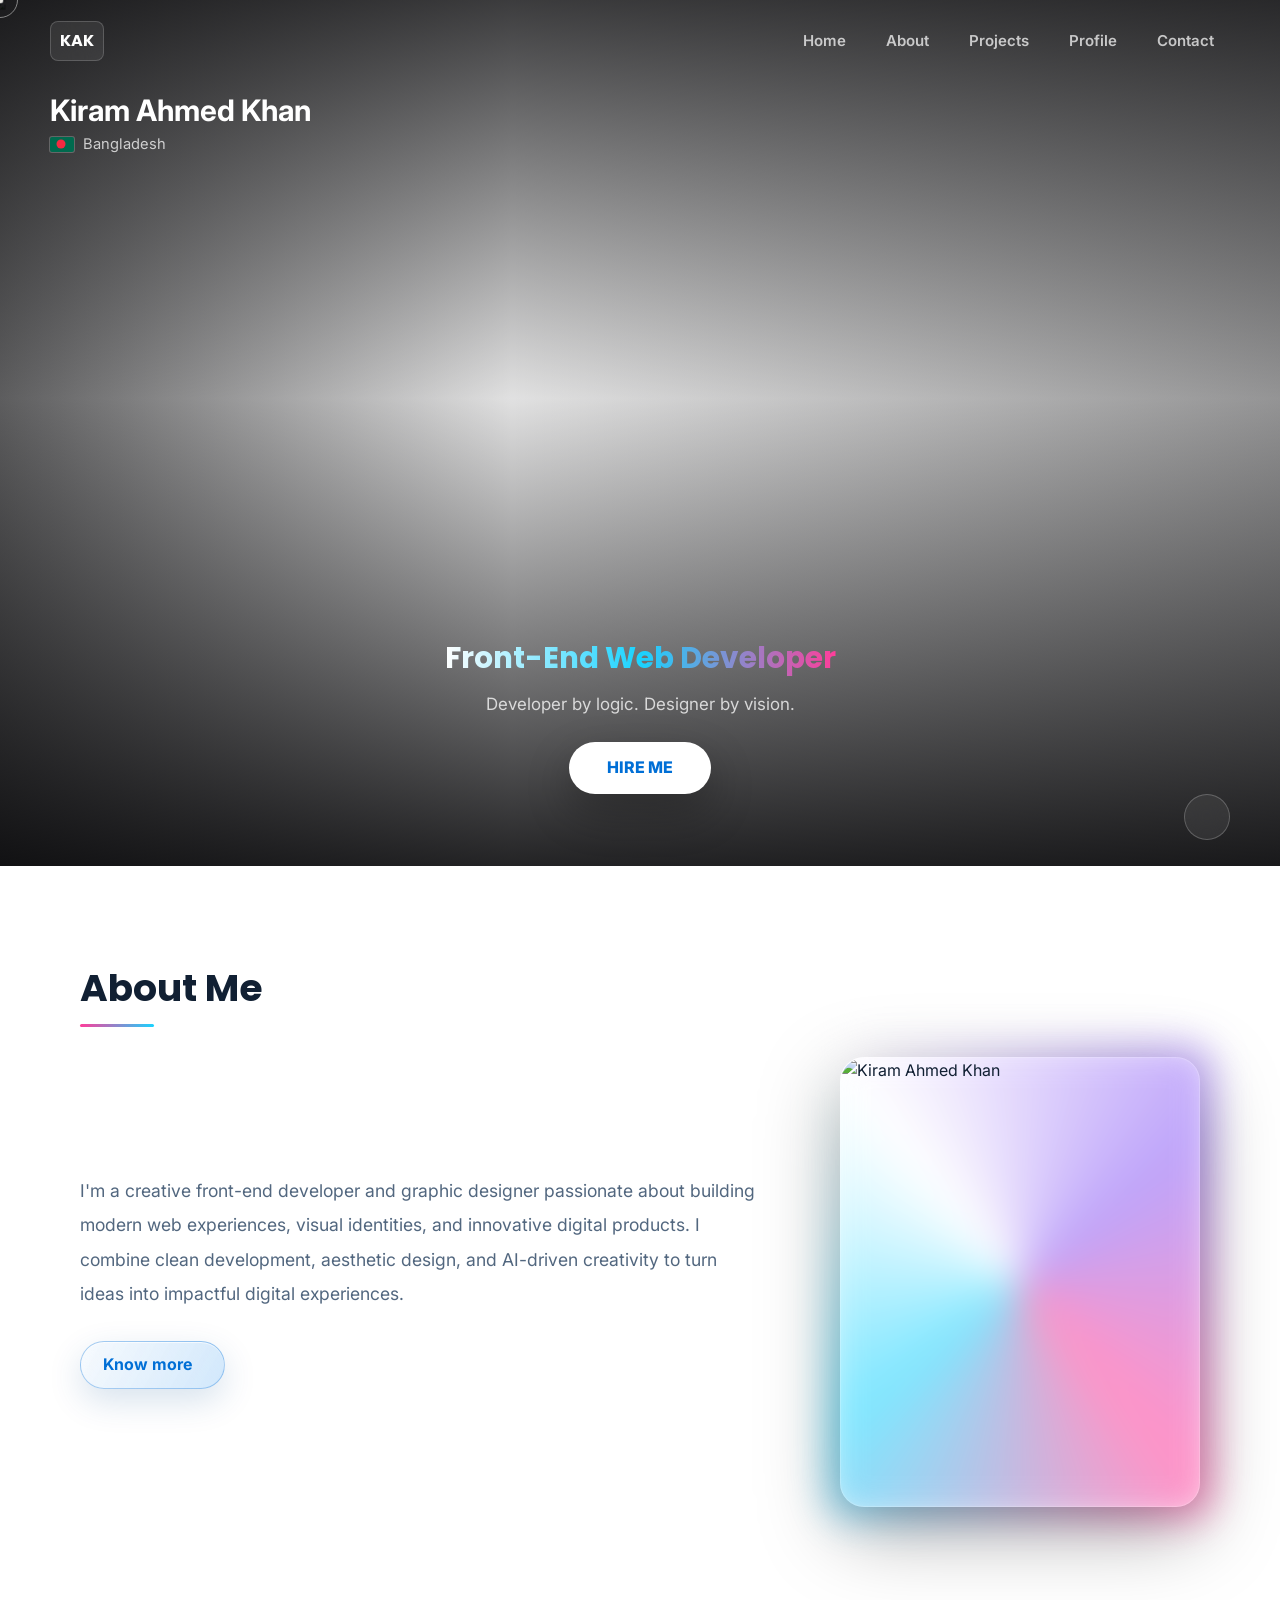
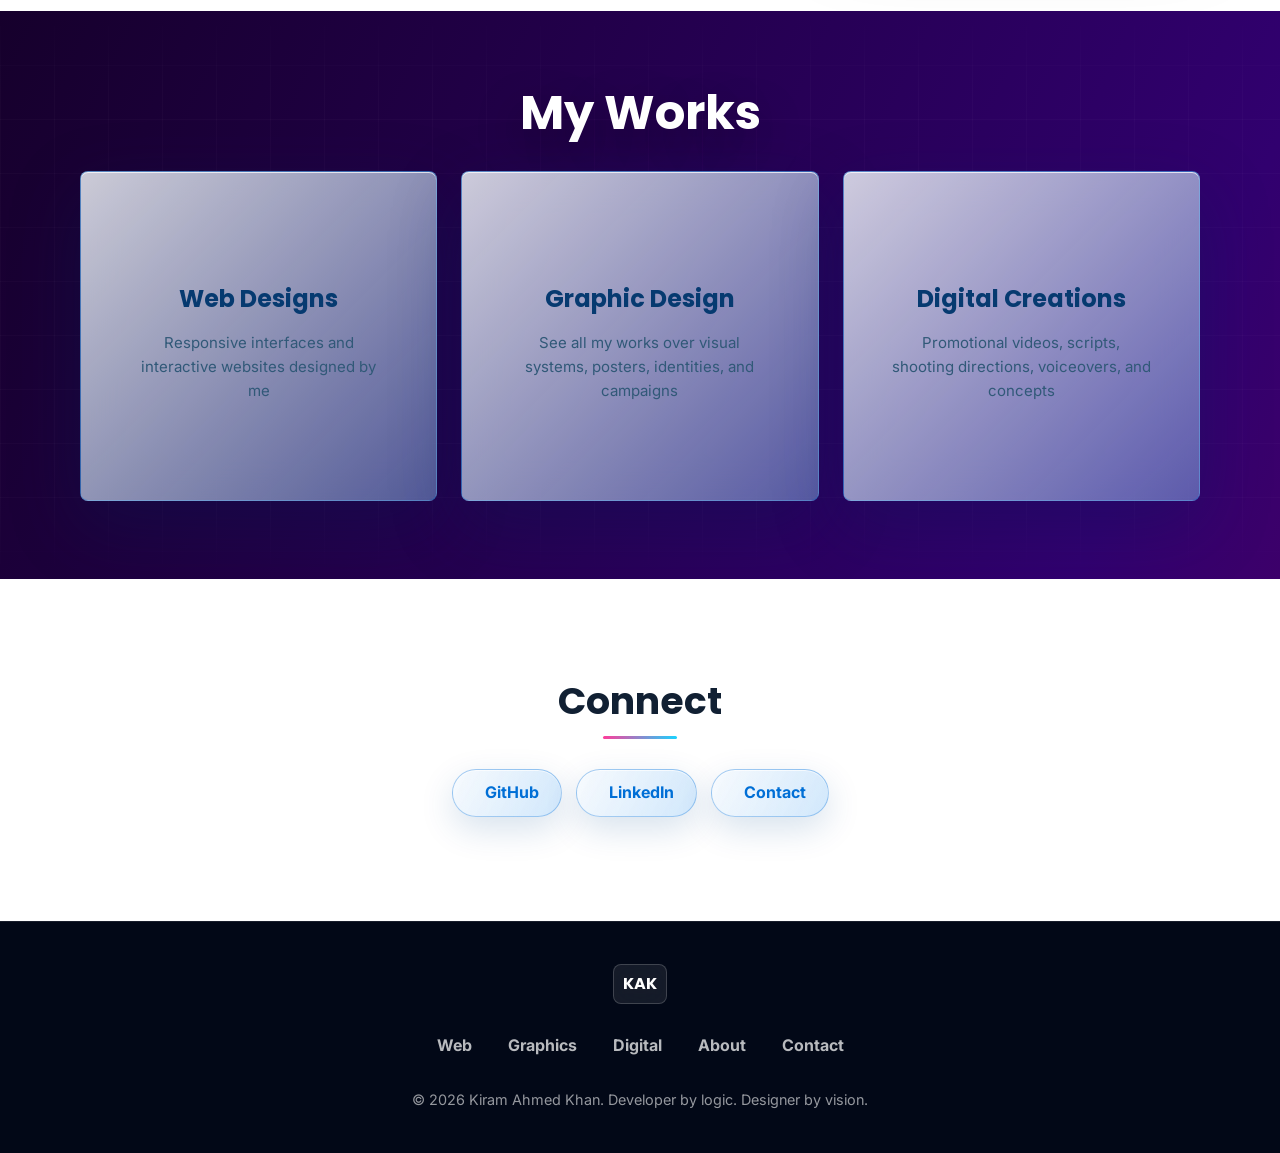
==== commit 5e58401e: "Updated" ====
--- a/index.html
+++ b/index.html
@@ -48,7 +48,7 @@
       <div class="hero-shade" aria-hidden="true"></div>
 
       <div class="hero-identity reveal-up">
-        <h1>Kiram Ahmed Khan</h1>
+        <h4>Kiram Ahmed Khan</h4>
         <p><span class="flag-bd" aria-hidden="true"><span></span></span>Bangladesh</p>
       </div>
 
@@ -56,7 +56,7 @@
         <p class="role-rotator" data-roles="Front-End Web Developer|Creative Designer|Digital Builder">
           <span>Front-End Web Developer</span>
         </p>
-        <p class="hero-line">Developer by logic. Designer by vision.</p>
+        <p class="hero-line">Developer by logic. Designer by vision. </p>
         <a class="hero-button magnetic" href="contact.html">HIRE ME</a>
       </div>
 
@@ -84,22 +84,22 @@
     </section>
 
     <section class="project-portal" id="projects" aria-labelledby="project-portal-title">
-      <h2 class="sr-only" id="project-portal-title">Portfolio project categories</h2>
+      <h2 class="project-heading reveal-up" id="project-portal-title">My Works</h2>
       <div class="portal-flow">
         <a class="portal-card reveal-up magnetic" href="web.html">
           <i data-lucide="monitor-smartphone"></i>
-          <span>Web Design</span>
-          <small>Responsive interfaces and interactive websites.</small>
+          <span>Web Designs</span>
+          <small>Responsive interfaces and interactive websites designed by me</small>
         </a>
         <a class="portal-card reveal-up magnetic" href="graph.html">
           <i data-lucide="pen-tool"></i>
           <span>Graphic Design</span>
-          <small>Visual systems, posters, identities, and campaigns.</small>
+          <small>See all my works over visual systems, posters, identities, and campaigns</small>
         </a>
         <a class="portal-card reveal-up magnetic" href="digit.html">
           <i data-lucide="sparkles"></i>
-          <span>Digital Creation</span>
-          <small>Promotional videos, voiceovers, scripts, and concepts.</small>
+          <span>Digital Creations</span>
+          <small>Promotional videos, scripts, shooting directions, voiceovers, and concepts</small>
         </a>
       </div>
     </section>
--- a/style.css
+++ b/style.css
@@ -1,13 +1,13 @@
 :root {
-  --bg: #050507;
-  --bg-2: #0c0c10;
+  --bg: #ffffff;
+  --bg-2: #b7e4f7;
   --panel: rgba(255, 255, 255, 0.07);
   --panel-strong: rgba(255, 255, 255, 0.12);
   --line: rgba(255, 255, 255, 0.18);
   --line-soft: rgba(255, 255, 255, 0.09);
-  --text: #f7f7fb;
-  --muted: #b5b4c3;
-  --dim: #777684;
+  --text: #112033;
+  --muted: #52677f;
+  --dim: #6f8398;
   --violet: #8b5cf6;
   --deep-violet: #3b0764;
   --pink: #ff3d9a;
@@ -32,8 +32,8 @@
   margin: 0;
   color: var(--text);
   background:
-    linear-gradient(180deg, rgba(255, 61, 154, 0.05), transparent 28rem),
-    radial-gradient(120% 80% at 50% 0%, rgba(25, 211, 255, 0.08), transparent 46%),
+    linear-gradient(180deg, rgba(255, 255, 255, 0.38), transparent 28rem),
+    radial-gradient(120% 80% at 50% 0%, rgba(255, 255, 255, 0.42), transparent 46%),
     var(--bg);
   font-family: var(--font-main);
   font-size: 16px;
@@ -201,6 +201,7 @@
   pointer-events: none;
   border-radius: 50%;
   transform: translate(-50%, -50%);
+  mix-blend-mode: difference;
 }
 
 .cursor-dot {
@@ -219,8 +220,8 @@
 .cursor-ring.is-hovering {
   width: 58px;
   height: 58px;
-  border-color: rgba(25, 211, 255, 0.86);
-  background: rgba(255, 255, 255, 0.08);
+  border-color: #ffffff;
+  background: rgba(255, 255, 255, 0.14);
 }
 
 @media (pointer: coarse) {
@@ -348,13 +349,14 @@
   left: max(22px, calc((100vw - 1180px) / 2));
 }
 
-.hero-identity h1 {
+.hero-identity h4 {
   margin: 0;
   font-family: var(--font-main);
-  font-size: 1rem;
+  font-size: 1.85rem;
   font-weight: 700;
   line-height: 1.25;
   letter-spacing: 0;
+  color: #ffffff;
 }
 
 .hero-identity p {
@@ -433,7 +435,7 @@
   border-radius: 999px;
   padding: 0 38px;
   background: #ffffff;
-  color: #08080a;
+  color: #006fd6;
   font-weight: 800;
   letter-spacing: 0;
   box-shadow: 0 18px 44px rgba(0, 0, 0, 0.28);
@@ -521,15 +523,17 @@
   justify-content: center;
   gap: 10px;
   overflow: hidden;
-  border: 1px solid var(--line);
+  border: 1px solid rgba(0, 111, 214, 0.32);
   border-radius: 999px;
   padding: 0 22px;
   background:
-    linear-gradient(120deg, rgba(255, 255, 255, 0.13), rgba(255, 255, 255, 0.045)),
-    rgba(255, 255, 255, 0.06);
-  color: #ffffff;
+    linear-gradient(120deg, rgba(255, 255, 255, 0.74), rgba(180, 221, 255, 0.34)),
+    rgba(0, 111, 214, 0.12);
+  color: #006fd6;
   font-weight: 700;
-  box-shadow: inset 0 1px 0 rgba(255, 255, 255, 0.18);
+  box-shadow:
+    0 12px 34px rgba(0, 74, 143, 0.16),
+    inset 0 1px 0 rgba(255, 255, 255, 0.68);
   backdrop-filter: blur(16px);
   transition: transform 180ms ease, border-color 180ms ease, background 180ms ease;
 }
@@ -547,8 +551,13 @@
 .liquid-button:hover,
 .liquid-button:focus-visible {
   transform: translateY(-3px);
-  border-color: rgba(25, 211, 255, 0.46);
-  background: rgba(255, 255, 255, 0.11);
+  border-color: rgba(0, 111, 214, 0.58);
+  background:
+    linear-gradient(120deg, rgba(255, 255, 255, 0.88), rgba(142, 207, 255, 0.5)),
+    rgba(0, 111, 214, 0.18);
+  box-shadow:
+    0 16px 42px rgba(0, 74, 143, 0.24),
+    inset 0 1px 0 rgba(255, 255, 255, 0.82);
 }
 
 .liquid-button:hover::before,
@@ -568,11 +577,24 @@
 .project-portal {
   position: relative;
   overflow: hidden;
-  padding: 108px max(20px, calc((100vw - 1120px) / 2));
+  padding: 78px max(20px, calc((100vw - 1120px) / 2));
   background:
-    linear-gradient(115deg, rgba(59, 7, 100, 0.96), rgba(139, 92, 246, 0.9), rgba(255, 61, 154, 0.85), rgba(25, 211, 255, 0.82));
+    linear-gradient(115deg, #16002c, #31006f, #7a004f, #003f68);
   background-size: 260% 260%;
   animation: fieldShift 12000ms ease-in-out infinite;
+}
+
+.project-heading {
+  position: relative;
+  z-index: 1;
+  margin: 0 0 34px;
+  color: #ffffff;
+  font-family: var(--font-display);
+  font-size: 3rem;
+  font-weight: 700;
+  line-height: 1;
+  text-align: center;
+  text-shadow: 0 16px 44px rgba(0, 0, 0, 0.34);
 }
 
 .project-portal::after,
@@ -609,16 +631,20 @@
 
 .portal-card {
   display: grid;
-  min-height: 390px;
+  min-height: 330px;
   align-content: center;
   justify-items: center;
   gap: 18px;
-  border: 1px solid rgba(255, 255, 255, 0.28);
+  border: 1px solid rgba(0, 111, 214, 0.38);
   border-radius: 8px;
   padding: 34px;
-  background: rgba(255, 255, 255, 0.12);
+  background:
+    linear-gradient(135deg, rgba(255, 255, 255, 0.78), rgba(178, 221, 255, 0.36)),
+    rgba(0, 111, 214, 0.14);
   text-align: center;
-  box-shadow: var(--shadow);
+  box-shadow:
+    0 24px 70px rgba(0, 34, 82, 0.28),
+    inset 0 1px 0 rgba(255, 255, 255, 0.74);
   backdrop-filter: blur(20px);
   transition: transform 220ms ease, background 220ms ease, border-color 220ms ease;
 }
@@ -626,17 +652,23 @@
 .portal-card:hover,
 .portal-card:focus-visible {
   transform: translateY(-8px);
-  border-color: rgba(255, 255, 255, 0.55);
-  background: rgba(255, 255, 255, 0.18);
+  border-color: rgba(0, 111, 214, 0.68);
+  background:
+    linear-gradient(135deg, rgba(255, 255, 255, 0.92), rgba(126, 200, 255, 0.56)),
+    rgba(0, 111, 214, 0.22);
+  box-shadow:
+    0 28px 84px rgba(0, 34, 82, 0.36),
+    inset 0 1px 0 rgba(255, 255, 255, 0.86);
 }
 
 .portal-card svg {
   width: 52px;
   height: 52px;
-  color: #ffffff;
+  color: #006fd6;
 }
 
 .portal-card span {
+  color: #063a70;
   font-family: var(--font-display);
   font-size: 1.5rem;
   font-weight: 700;
@@ -645,7 +677,7 @@
 
 .portal-card small {
   max-width: 260px;
-  color: rgba(255, 255, 255, 0.78);
+  color: #315978;
   font-size: 0.94rem;
 }
 
@@ -667,7 +699,7 @@
 
 .site-footer {
   border-top: 1px solid var(--line-soft);
-  background: rgba(255, 255, 255, 0.025);
+  background: #020817;
   padding: 42px 20px;
 }
 
@@ -690,7 +722,7 @@
 .footer-inner nav a {
   border-radius: 999px;
   padding: 7px 14px;
-  color: var(--muted);
+  color: rgba(255, 255, 255, 0.72);
   font-weight: 700;
   transition: color 180ms ease, background 180ms ease;
 }
@@ -703,7 +735,7 @@
 
 .footer-inner p {
   margin: 0;
-  color: var(--dim);
+  color: rgba(255, 255, 255, 0.58);
   font-size: 0.9rem;
 }
 
@@ -1021,6 +1053,12 @@
   backdrop-filter: blur(16px);
 }
 
+.profile-tags a {
+  color: #ffffff;
+  text-decoration: underline;
+  text-underline-offset: 3px;
+}
+
 .profile-tags svg {
   width: 16px;
   height: 16px;
@@ -1031,6 +1069,22 @@
   grid-template-columns: 1fr 1fr;
   gap: 24px;
   margin-bottom: 76px;
+}
+
+.profile-stack {
+  display: grid;
+  gap: 64px;
+}
+
+.journey-grid {
+  display: grid;
+  grid-template-columns: repeat(2, minmax(0, 1fr));
+  gap: 46px;
+  align-items: start;
+}
+
+.journey-block {
+  min-width: 0;
 }
 
 .profile-panel,
@@ -1073,6 +1127,27 @@
   margin: 0 0 8px;
   font-size: 1.08rem;
   line-height: 1.25;
+}
+
+.status-tag {
+  display: inline-flex;
+  margin: 0 4px;
+  border: 1px solid rgba(25, 211, 255, 0.34);
+  border-radius: 999px;
+  padding: 2px 8px;
+  background: rgba(25, 211, 255, 0.13);
+  color: var(--cyan);
+  font-size: 0.7rem;
+  font-weight: 900;
+  line-height: 1.2;
+  text-transform: uppercase;
+  vertical-align: middle;
+}
+
+.status-tag.graduated {
+  border-color: rgba(139, 92, 246, 0.34);
+  background: rgba(139, 92, 246, 0.13);
+  color: var(--violet);
 }
 
 .info-row p {
@@ -1236,8 +1311,7 @@
   }
 
   .about-portrait {
-    justify-self: start;
-    width: min(100%, 320px);
+    display: none;
   }
 
   .portal-flow {
@@ -1249,8 +1323,13 @@
 
   .portal-card {
     flex: 0 0 min(82vw, 360px);
-    min-height: 340px;
+    min-height: 310px;
     scroll-snap-align: center;
+  }
+
+  .journey-grid {
+    grid-template-columns: 1fr;
+    gap: 58px;
   }
 
   .work-grid,
@@ -1327,8 +1406,12 @@
   }
 
   .project-portal {
-    padding-top: 82px;
-    padding-bottom: 82px;
+    padding-top: 68px;
+    padding-bottom: 68px;
+  }
+
+  .project-heading {
+    font-size: 2.35rem;
   }
 
   .page-title-glass h1,
@@ -1359,6 +1442,7 @@
     width: 100%;
   }
 
+
   .timeline::before {
     left: 11px;
   }
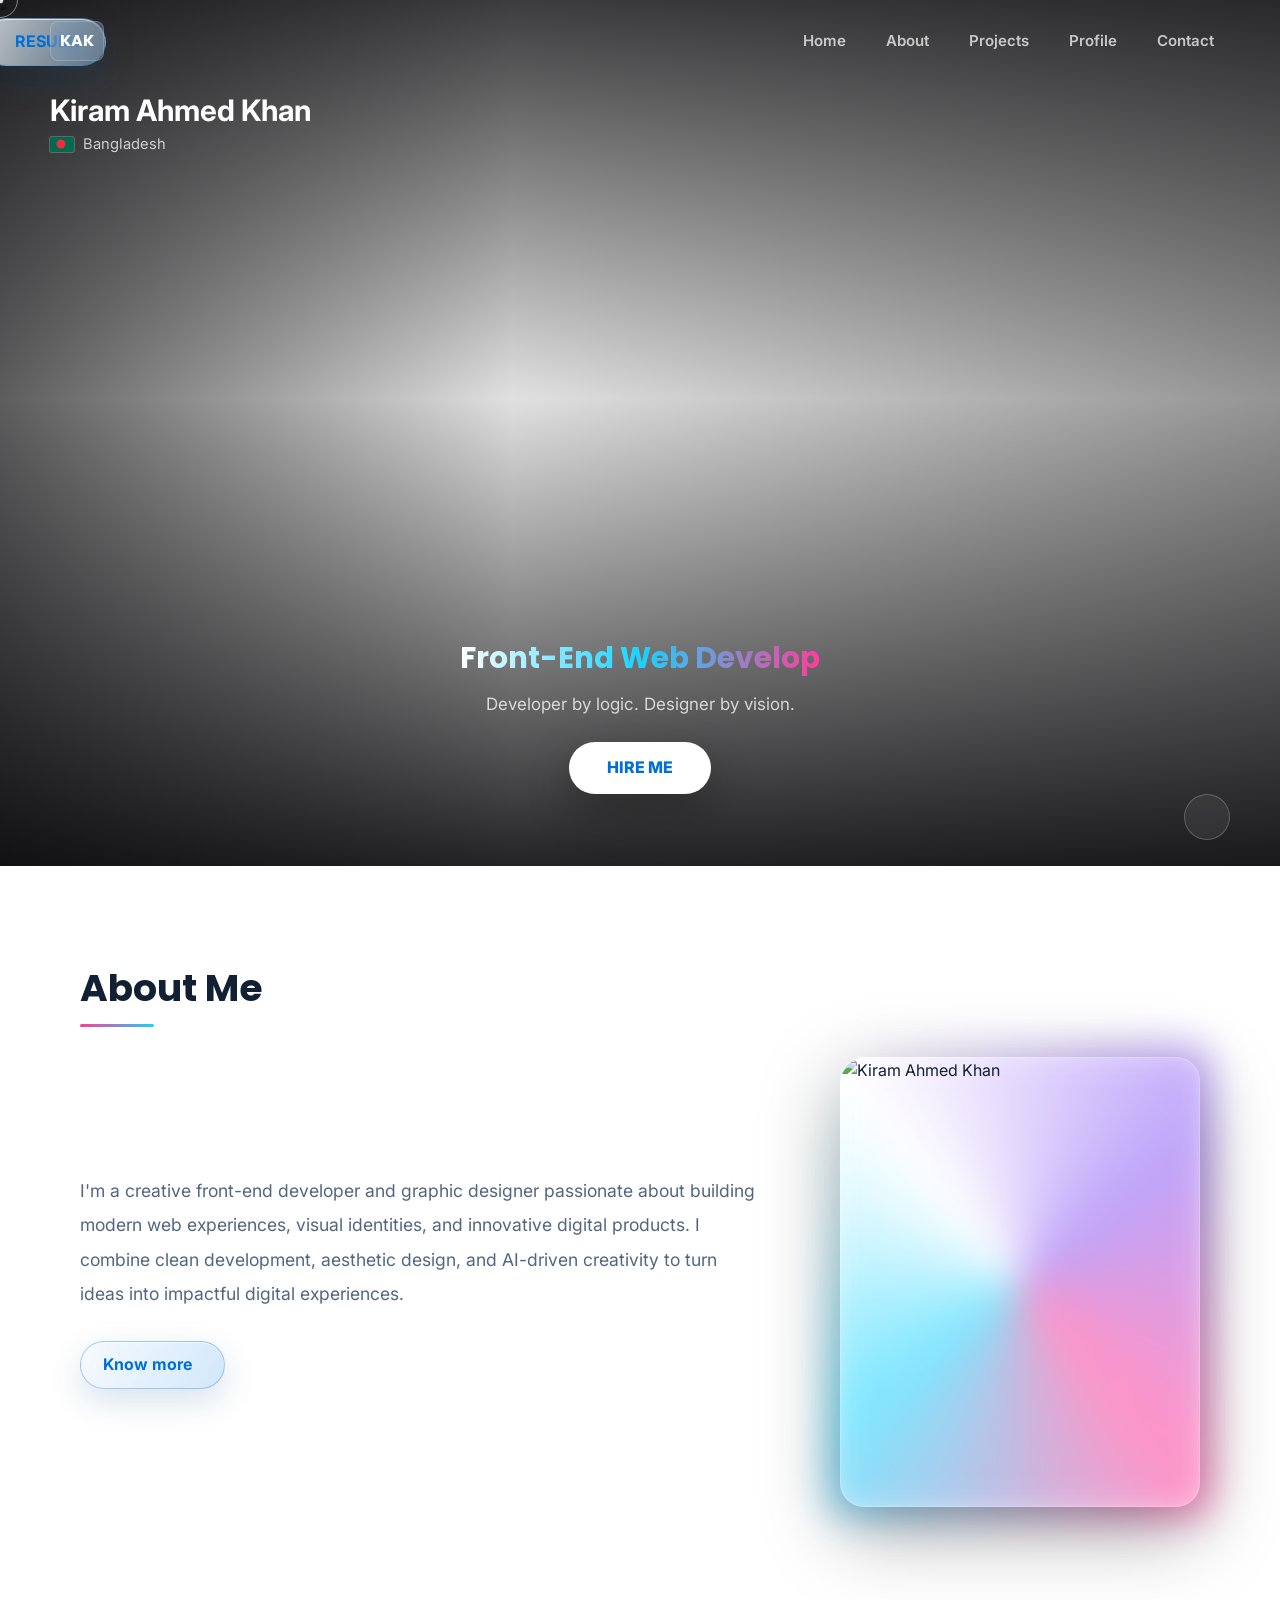
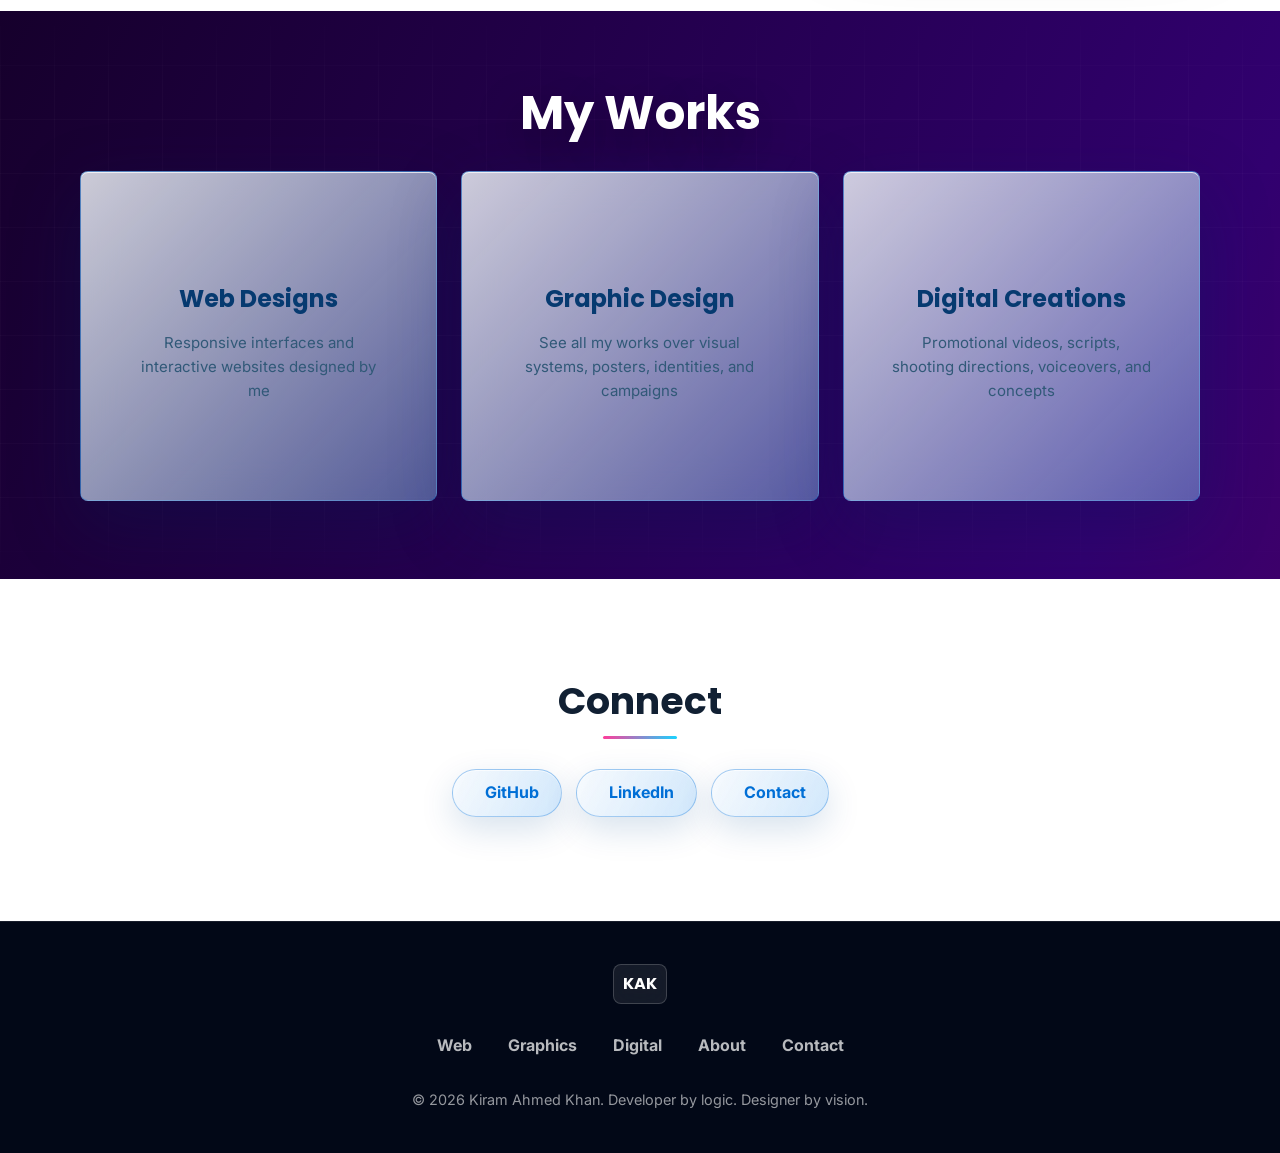
==== commit 1e545cc2: "Resume download, contact page Automatic resume download option added. Also, missing icons in cthe on" ====
--- a/index.html
+++ b/index.html
@@ -46,6 +46,11 @@
         <img src="https://i.imgur.com/YIv16g9.png" alt="">
       </div>
       <div class="hero-shade" aria-hidden="true"></div>
+
+      <a class="hero-resume-link liquid-button magnetic" href="assets/resume.pdf" download="KIRAM AHMED KHAN.pdf">
+        <i data-lucide="download"></i>
+        <span>RESUME</span>
+      </a>
 
       <div class="hero-identity reveal-up">
         <h4>Kiram Ahmed Khan</h4>
--- a/style.css
+++ b/style.css
@@ -341,6 +341,13 @@
   background:
     linear-gradient(180deg, rgba(5, 5, 7, 0.78), rgba(5, 5, 7, 0.12) 46%, rgba(5, 5, 7, 0.88)),
     linear-gradient(90deg, rgba(5, 5, 7, 0.6), transparent 40%, rgba(5, 5, 7, 0.35));
+}
+
+.hero-resume-link {
+  position: fixed;
+  top: 18px;
+  right: 18px;
+  z-index: 8605;
 }
 
 .hero-identity {
@@ -994,9 +1001,15 @@
   background: rgba(255, 255, 255, 0.15);
 }
 
-.contact-row svg {
+.contact-row svg,
+.contact-row img {
   width: 24px;
   height: 24px;
+}
+
+.contact-row .facebook-icon,
+.contact-row .instagram-icon {
+  filter: grayscale(1) contrast(0) brightness(0);
 }
 
 .contact-row span {
